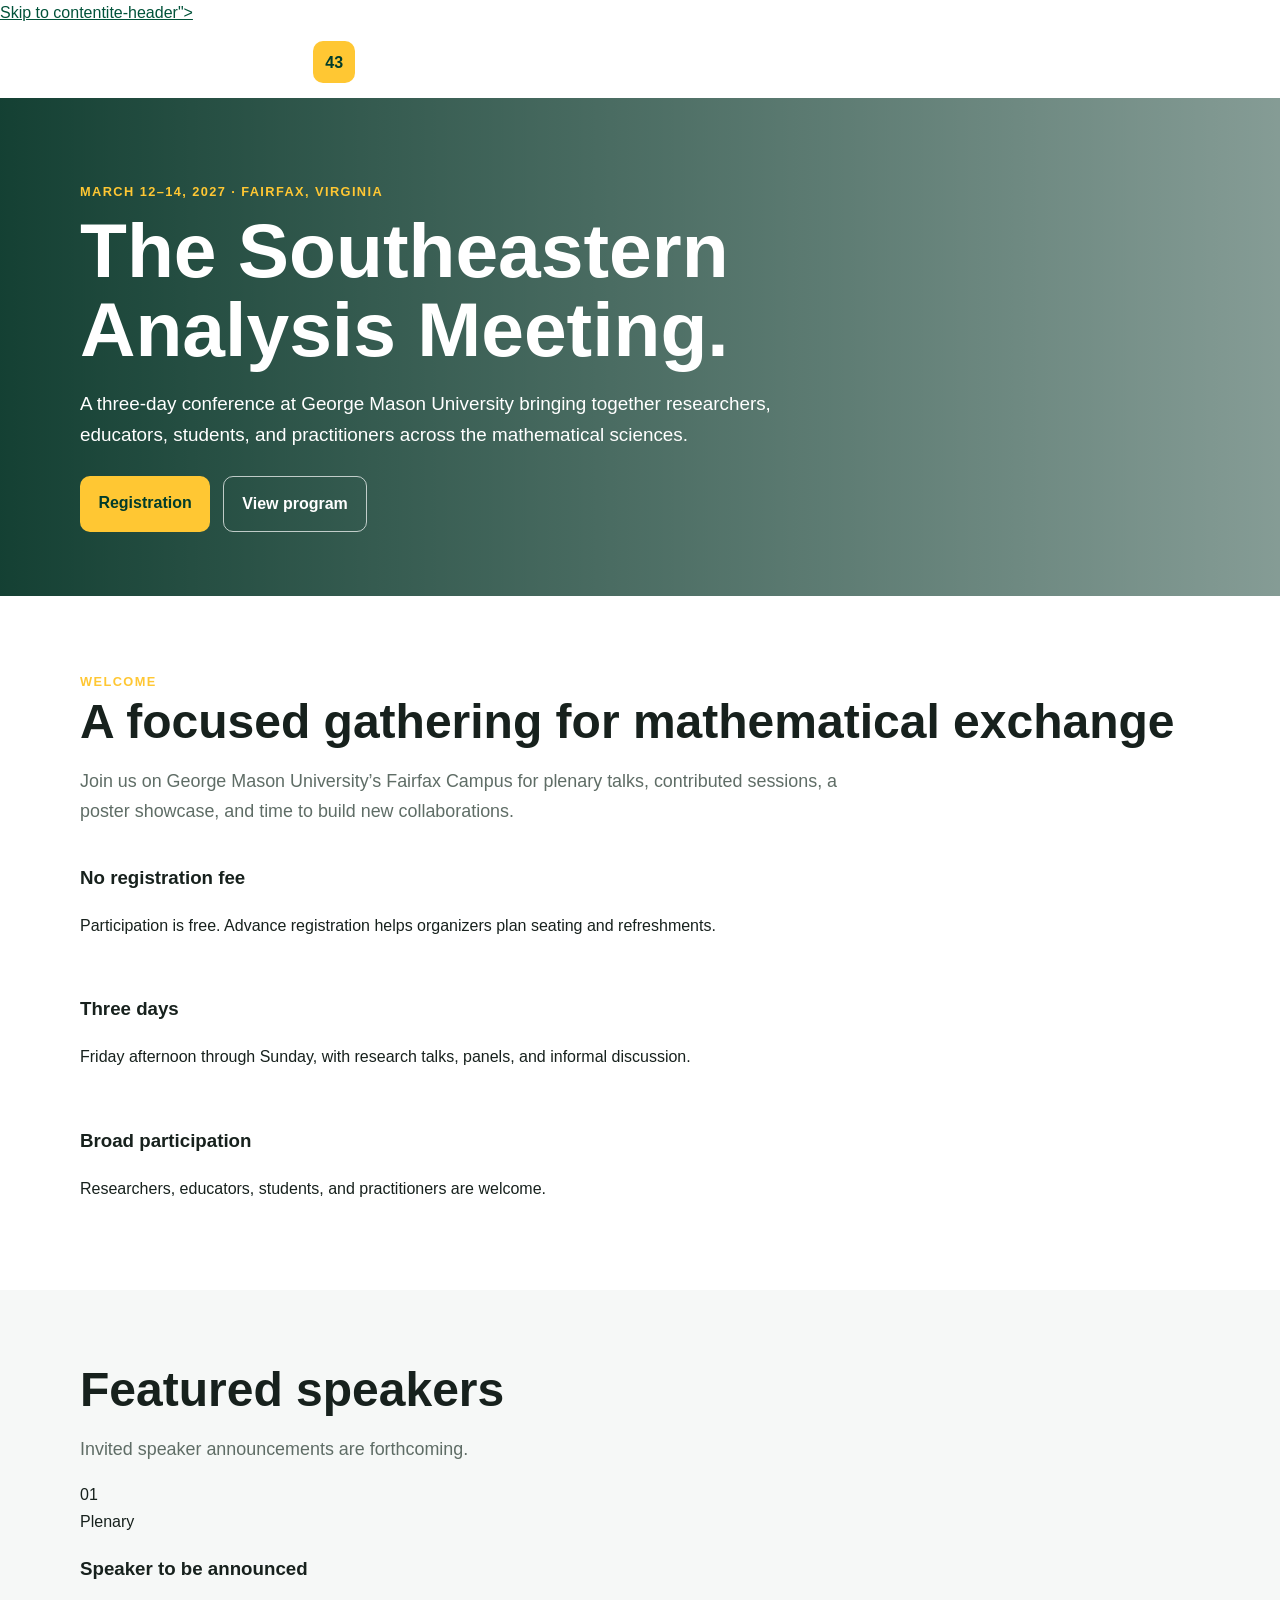
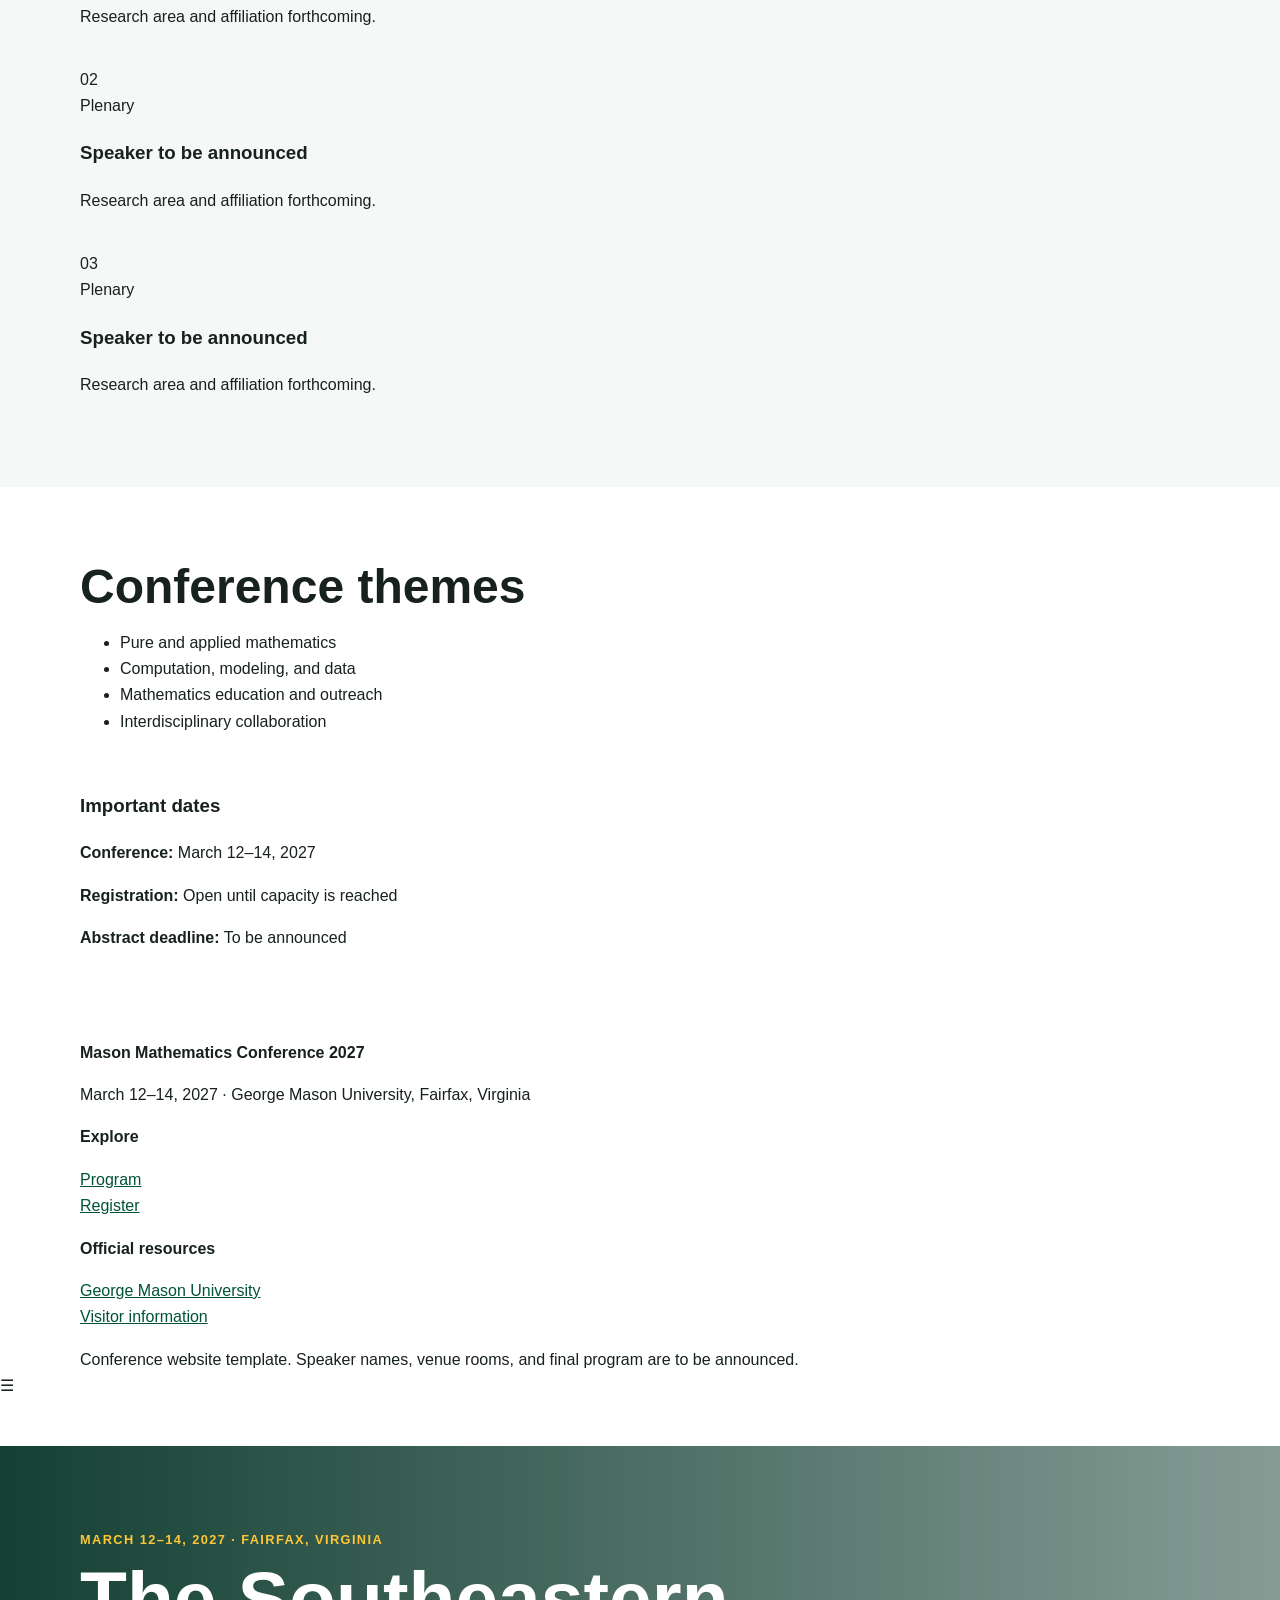
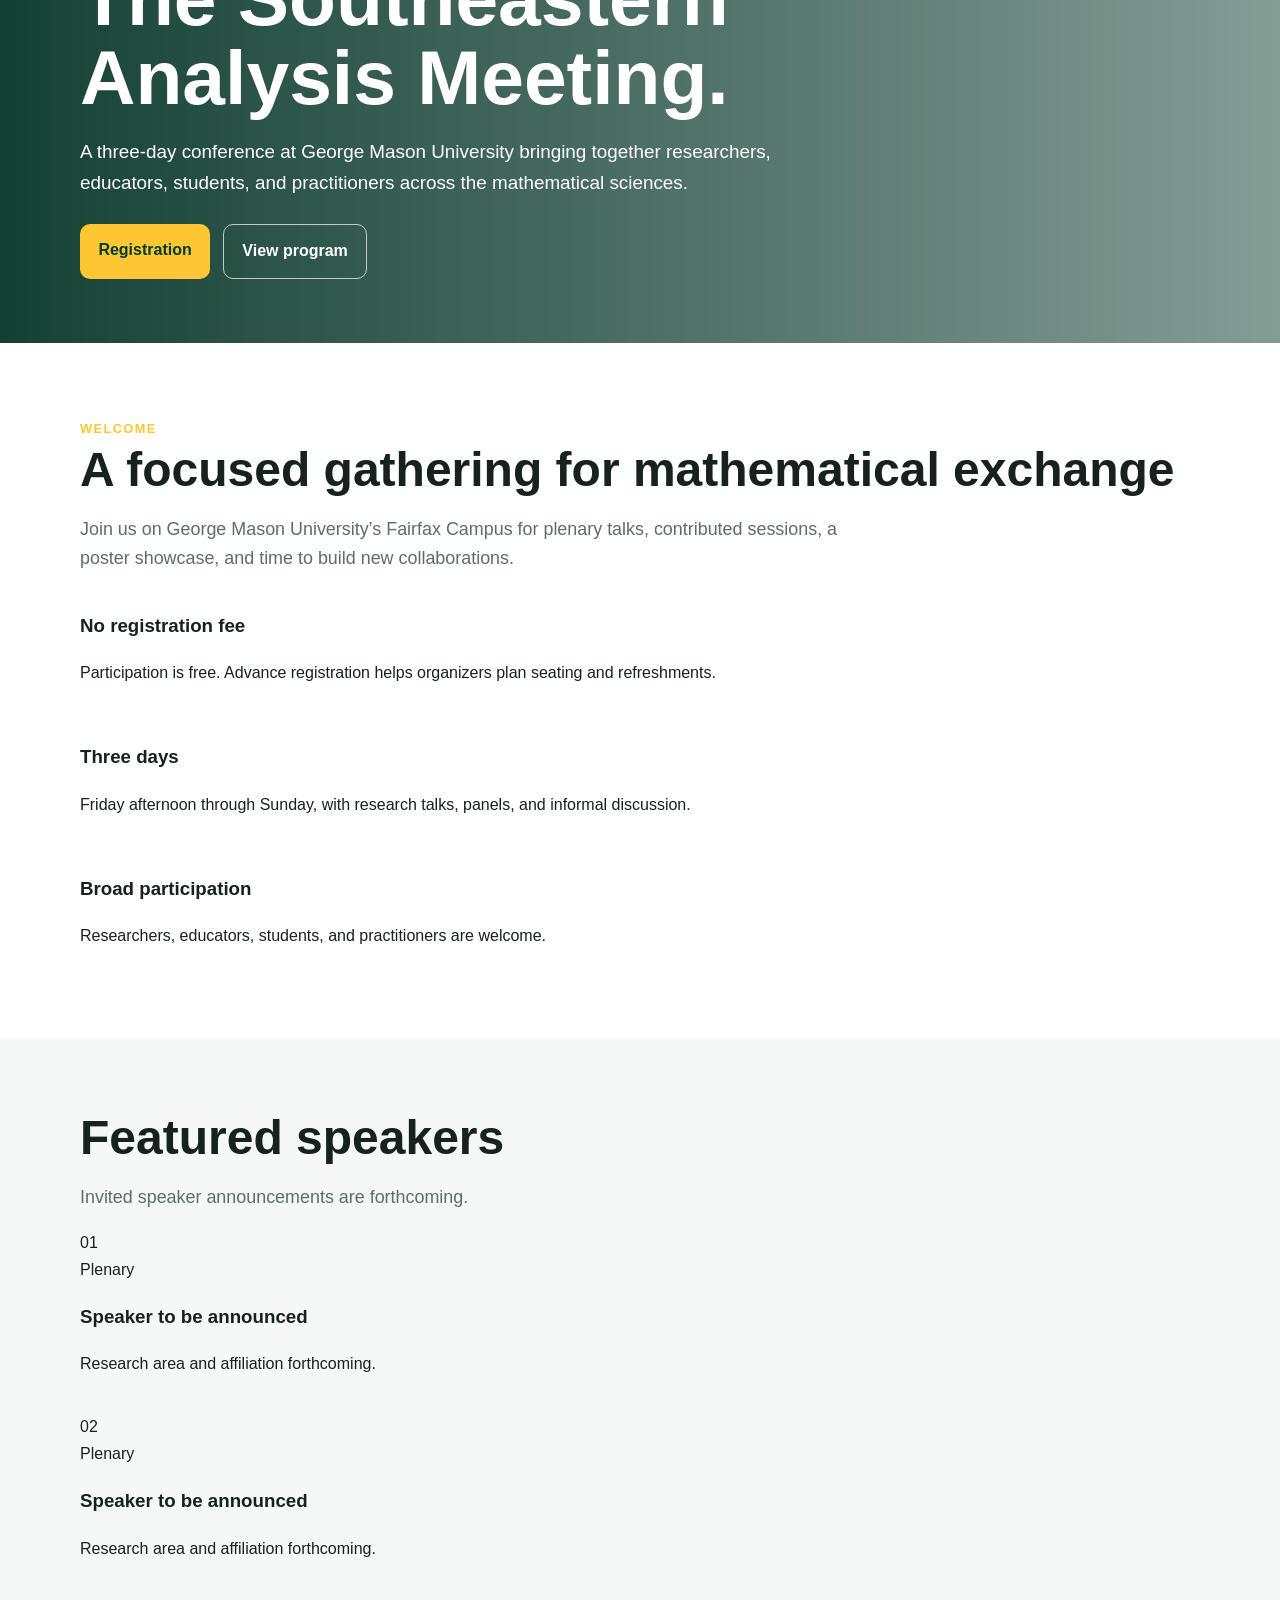
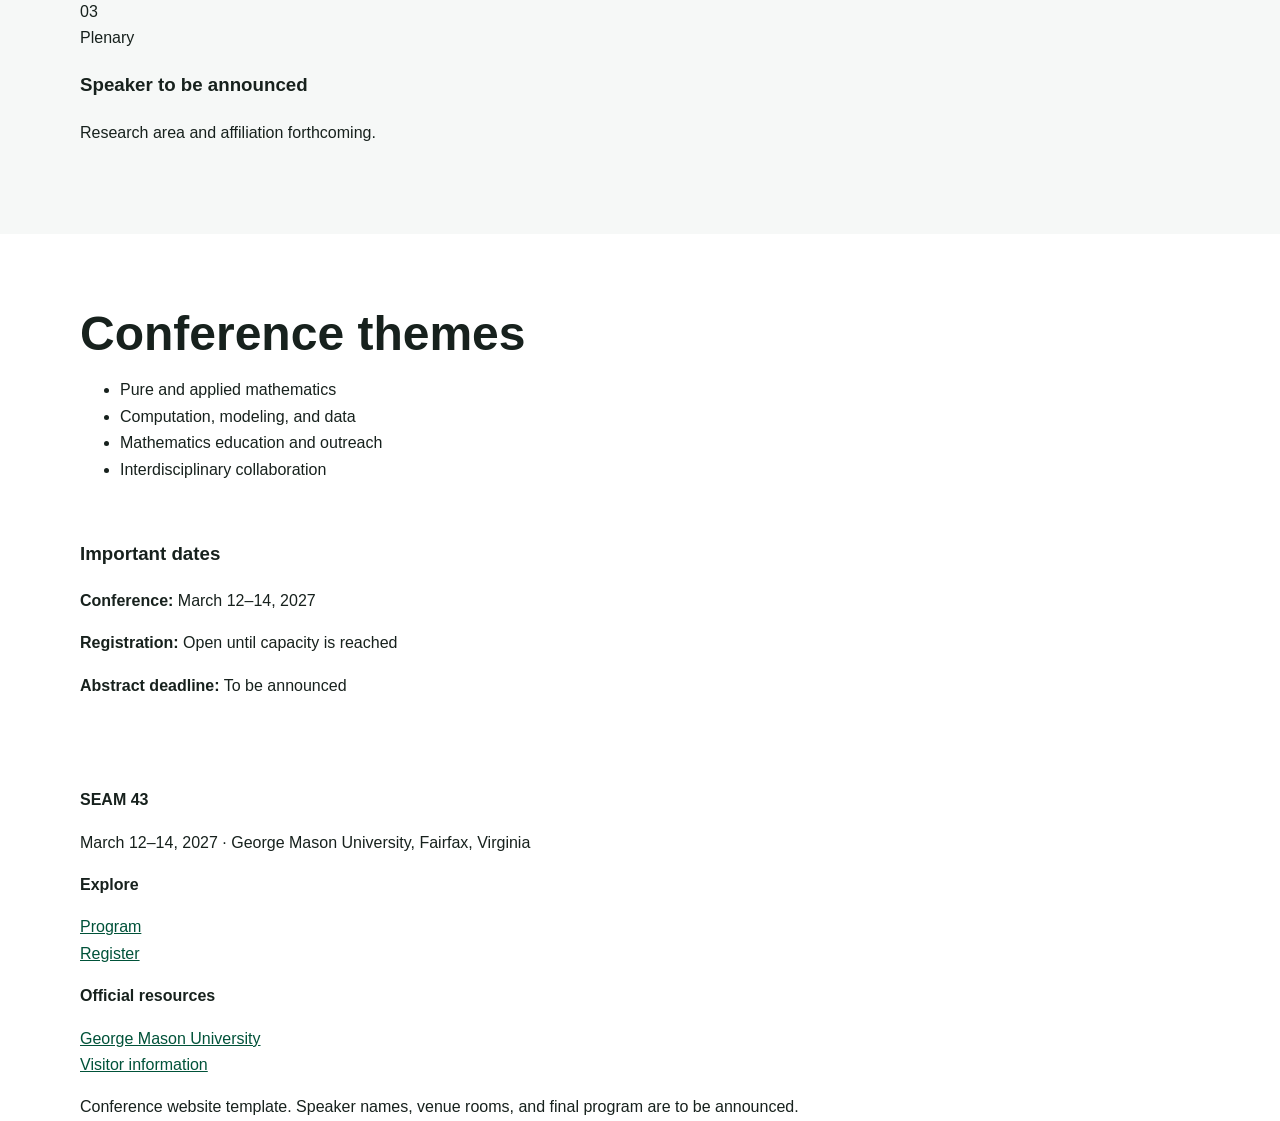
==== index.html @ 7d0e7ade "Update index.html" ====
<!doctype html>
<html lang="en">
<head>
  <meta charset="utf-8">
  <meta
    name="viewport"
    content="width=device-width,initial-scale=1"
  >
  <meta
    name="description"
    content="Home for SEAM 43"
  >
  <title>Home | SEAM 43</title>
  <link rel="stylesheet" href="styles.css">
</head>

<body>
  <a class="skip" href="#main">Skip to contentite-header">
    <div class="container nav">
      <a
        class="brand"
        href="index.html"
        aria-current="page"
      >
        <span class="brand-mark">43</span>
        <span>
          SEAM<br>
          March 12-14, 2027
        </span>
      </a>

      <button
        class="menu-button"
        aria-label="Toggle navigation"
        aria-expanded="false"
      >
        ☰
      </button>

      <nav class="nav-links" aria-label="Primary">
        <a href="index.html" aria-current="page">Home</a>
        <a href="registration.html">Registration</a>
        <a href="participants.html">Participants</a>
        <a href="schedule.html">Schedule</a>
        <a href="information.html">Information</a>
      </nav>
    </div>
  </header>

  <section class="hero ">
    <div class="container hero-inner">
      <span class="eyebrow">
        March 12–14, 2027 · Fairfax, Virginia
      </span>

      <h1>The Southeastern Analysis Meeting.</h1>

      <p>
        A three-day conference at George Mason University bringing together
        researchers, educators, students, and practitioners across the
        mathematical sciences.
      </p>

      <div class="button-row">
        <a class="btn" href="registration.html">Registration</a>
        <a class="btn secondary" href="schedule.html">View program</a>
      </div>
    </div>
  </section>

  <main id="main">
    <section>
      <div class="container">
        <span class="eyebrow">Welcome</span>

        <h2 class="section-title">
          A focused gathering for mathematical exchange
        </h2>

        <p class="lead">
          Join us on George Mason University’s Fairfax Campus for plenary
          talks, contributed sessions, a poster showcase, and time to build
          new collaborations.
        </p>

        <div class="grid three">
          <article class="card stat">
            <h3>No registration fee</h3>
            <p>
              Participation is free. Advance registration helps organizers
              plan seating and refreshments.
            </p>
          </article>

          <article class="card stat">
            <h3>Three days</h3>
            <p>
              Friday afternoon through Sunday, with research talks, panels,
              and informal discussion.
            </p>
          </article>

          <article class="card stat">
            <h3>Broad participation</h3>
            <p>
              Researchers, educators, students, and practitioners are welcome.
            </p>
          </article>
        </div>
      </div>
    </section>

    <section class="section-alt">
      <div class="container">
        <h2 class="section-title">Featured speakers</h2>

        <p class="lead">
          Invited speaker announcements are forthcoming.
        </p>

        <div class="grid three">
          <article class="card speaker">
            <div class="speaker-photo">01</div>

            <div class="speaker-body">
              <span class="tag">Plenary</span>
              <h3>Speaker to be announced</h3>
              <p>Research area and affiliation forthcoming.</p>
            </div>
          </article>

          <article class="card speaker">
            <div class="speaker-photo">02</div>

            <div class="speaker-body">
              <span class="tag">Plenary</span>
              <h3>Speaker to be announced</h3>
              <p>Research area and affiliation forthcoming.</p>
            </div>
          </article>

          <article class="card speaker">
            <div class="speaker-photo">03</div>

            <div class="speaker-body">
              <span class="tag">Plenary</span>
              <h3>Speaker to be announced</h3>
              <p>Research area and affiliation forthcoming.</p>
            </div>
          </article>
        </div>
      </div>
    </section>

    <section>
      <div class="container grid two">
        <div>
          <h2 class="section-title">Conference themes</h2>

          <ul>
            <li>Pure and applied mathematics</li>
            <li>Computation, modeling, and data</li>
            <li>Mathematics education and outreach</li>
            <li>Interdisciplinary collaboration</li>
          </ul>
        </div>

        <div class="card">
          <h3>Important dates</h3>

          <p>
            <strong>Conference:</strong> March 12–14, 2027
          </p>

          <p>
            <strong>Registration:</strong> Open until capacity is reached
          </p>

          <p>
            <strong>Abstract deadline:</strong> To be announced
          </p>
        </div>
      </div>
    </section>
  </main>

  <footer class="footer">
    <div class="container footer-grid">
      <div>
        <strong>Mason Mathematics Conference 2027</strong>

        <p class="fine">
          March 12–14, 2027 · George Mason University, Fairfax, Virginia
        </p>
      </div>

      <div>
        <strong>Explore</strong>

        <p>
          <a href="schedule.html">Program</a><br>
          <a href="registration.html">Register</a>
        </p>
      </div>

      <div>
        <strong>Official resources</strong>

        <p>
          <a href="https://www.gmu.edu/">George Mason University</a><br>
          <a href="https://www3.gmu.edu/resources/visitors/">
            Visitor information
          </a>
        </p>
      </div>
    </div>

    <div class="container fine">
      Conference website template. Speaker names, venue rooms, and final
      program are to be announced.
    </div>
  </footer>

  <script src="site.js"></script>
</body>
</html>        ☰
      </button>

      <nav class="nav-links" aria-label="Primary">
        <a href="index.html" aria-current="page">Home</a>
        <a href="registration.html">Registration</a>
        <a href="participants.html">Participants</a>
        <a href="schedule.html">Schedule</a>
        <a href="information.html">Information</a>
      </nav>
    </div>
  </header>

  <section class="hero ">
    <div class="container hero-inner">
      <span class="eyebrow">
        March 12–14, 2027 · Fairfax, Virginia
      </span>

      <h1>The Southeastern Analysis Meeting.</h1>

      <p>
        A three-day conference at George Mason University bringing together
        researchers, educators, students, and practitioners across the
        mathematical sciences.
      </p>

      <div class="button-row">
        <a class="btn" href="registration.html">Registration</a>
        <a class="btn secondary" href="schedule.html">View program</a>
      </div>
    </div>
  </section>

  <main id="main">
    <section>
      <div class="container">
        <span class="eyebrow">Welcome</span>

        <h2 class="section-title">
          A focused gathering for mathematical exchange
        </h2>

        <p class="lead">
          Join us on George Mason University’s Fairfax Campus for plenary
          talks, contributed sessions, a poster showcase, and time to build
          new collaborations.
        </p>

        <div class="grid three">
          <article class="card stat">
            <h3>No registration fee</h3>
            <p>
              Participation is free. Advance registration helps organizers
              plan seating and refreshments.
            </p>
          </article>

          <article class="card stat">
            <h3>Three days</h3>
            <p>
              Friday afternoon through Sunday, with research talks, panels,
              and informal discussion.
            </p>
          </article>

          <article class="card stat">
            <h3>Broad participation</h3>
            <p>
              Researchers, educators, students, and practitioners are welcome.
            </p>
          </article>
        </div>
      </div>
    </section>

    <section class="section-alt">
      <div class="container">
        <h2 class="section-title">Featured speakers</h2>

        <p class="lead">
          Invited speaker announcements are forthcoming.
        </p>

        <div class="grid three">
          <article class="card speaker">
            <div class="speaker-photo">01</div>

            <div class="speaker-body">
              <span class="tag">Plenary</span>
              <h3>Speaker to be announced</h3>
              <p>Research area and affiliation forthcoming.</p>
            </div>
          </article>

          <article class="card speaker">
            <div class="speaker-photo">02</div>

            <div class="speaker-body">
              <span class="tag">Plenary</span>
              <h3>Speaker to be announced</h3>
              <p>Research area and affiliation forthcoming.</p>
            </div>
          </article>

          <article class="card speaker">
            <div class="speaker-photo">03</div>

            <div class="speaker-body">
              <span class="tag">Plenary</span>
              <h3>Speaker to be announced</h3>
              <p>Research area and affiliation forthcoming.</p>
            </div>
          </article>
        </div>
      </div>
    </section>

    <section>
      <div class="container grid two">
        <div>
          <h2 class="section-title">Conference themes</h2>

          <ul>
            <li>Pure and applied mathematics</li>
            <li>Computation, modeling, and data</li>
            <li>Mathematics education and outreach</li>
            <li>Interdisciplinary collaboration</li>
          </ul>
        </div>

        <div class="card">
          <h3>Important dates</h3>

          <p>
            <strong>Conference:</strong> March 12–14, 2027
          </p>

          <p>
            <strong>Registration:</strong> Open until capacity is reached
          </p>

          <p>
            <strong>Abstract deadline:</strong> To be announced
          </p>
        </div>
      </div>
    </section>
  </main>

  <footer class="footer">
    <div class="container footer-grid">
      <div>
        <strong>SEAM 43</strong>

        <p class="fine">
          March 12–14, 2027 · George Mason University, Fairfax, Virginia
        </p>
      </div>

      <div>
        <strong>Explore</strong>

        <p>
          <a href="schedule.html">Program</a><br>
          <a href="registration.html">Register</a>
        </p>
      </div>

      <div>
        <strong>Official resources</strong>

        <p>
          <a href="https://www.gmu.edu/">George Mason University</a><br>
          <a href="https://www3.gmu.edu/resources/visitors/">
            Visitor information
          </a>
        </p>
      </div>
    </div>

    <div class="container fine">
      Conference website template. Speaker names, venue rooms, and final
      program are to be announced.
    </div>
  </footer>

  <script src="site.js"></script>
</body>
</html>
---- styles.css ----
:root {
  --green: #005239;
  --green2: #003c2b;
  --gold: #ffc733;
  --ink: #17211d;
  --muted: #5f6d66;
  --paper: #f6f8f7;
  --white: #fff;
  --line: #dbe3df;
  --shadow: 0 14px 36px rgba(0,35,24,.12);
  --radius: 18px;
}

* {
  box-sizing: border-box;
}

html {
  scroll-behavior: smooth;
}

body {
  margin: 0;
  font-family: "Open Sans",Arial,sans-serif;
  color: var(--ink);
  line-height: 1.65;
  background: var(--white);
}

a {
  color: var(--green);
}

img {
  max-width: 100%;
  display: block;
}

.container {
  width: min(1120px,calc(100% - 2rem));
  margin: auto;
}

.site-header {
  position: sticky;
  top: 0;
  z-index: 50;
  background: rgba(0,60,43,.97);
  box-shadow: 0 4px 20px rgba(0,0,0,.14);
}

.nav {
  min-height: 72px;
  display: flex;
  align-items: center;
  justify-content: space-between;
  gap: 1rem;
}

.brand {
  display: flex;
  align-items: center;
  gap: .75rem;
  color: white;
  text-decoration: none;
  font-weight: 800;
  line-height: 1.1;
}

.brand-mark {
  width: 42px;
  height: 42px;
  display: grid;
  place-items: center;
  background: var(--gold);
  color: var(--green2);
  font-weight: 900;
  border-radius: 10px;
}

.nav-links {
  display: flex;
  gap: .2rem;
  align-items: center;
}

.nav-links a {
  color: white;
  text-decoration: none;
  padding: .7rem .75rem;
  border-radius: 8px;
  font-size: .92rem;
}

.nav-links a:hover,
.nav-links a[aria-current="page"] {
  background: rgba(255,255,255,.14);
}

.menu-button {
  display: none;
  background: transparent;
  border: 1px solid rgba(255,255,255,.5);
  color: #fff;
  border-radius: 8px;
  padding: .45rem .7rem;
  font-size: 1.2rem;
}

.hero {
  min-height: 430px;
  display: grid;
  align-items: end;
  color: white;
  background:
    linear-gradient(
      90deg,
      rgba(0,48,34,.92),
      rgba(0,48,34,.48)
    ),
    url('https://www.gmu.edu/sites/default/files/styles/extra_large_content_image/public/2024-05/240425015.jpg') center/cover;
}

.hero.small {
  min-height: 310px;
}

.hero-inner {
  padding: 5rem 0 4rem;
}

.eyebrow {
  display: inline-block;
  color: var(--gold);
  font-weight: 800;
  text-transform: uppercase;
  letter-spacing: .11em;
  font-size: .8rem;
}

.hero h1 {
  font-size: clamp(2.4rem,6vw,5rem);
  max-width: 900px;
  line-height: 1.03;
  margin: .4rem 0 1rem;
}

.hero.small h1 {
  font-size: clamp(2.3rem,5vw,4rem);
}

.hero p {
  font-size: 1.18rem;
  max-width: 760px;
}

.button-row {
  display: flex;
  gap: .8rem;
  flex-wrap: wrap;
  margin-top: 1.6rem;
}

.btn {
  display: inline-block;
  padding: .85rem 1.15rem;
  border-radius: 10px;
  text-decoration: none;
  font-weight: 800;
  background: var(--gold);
  color: var(--green2);
}

.btn.secondary {
  background: transparent;
  color: #fff;
  border: 1px solid rgba(255,255,255,.7);
}

main section {
  padding: 4.5rem 0;
}

.section-alt {
  background: var(--paper);
}

.section-title {
  font-size: clamp(1.8rem,4vw,3rem);
  line-height: 1.15;
  margin: 0 0 .7rem;
}

.lead {
  font-size: 1.12rem;
  color: var(--muted);
  max-width: 780px;
}

.grid {
  display: grid;
  gap: 1.3rem;
}

.grid.three
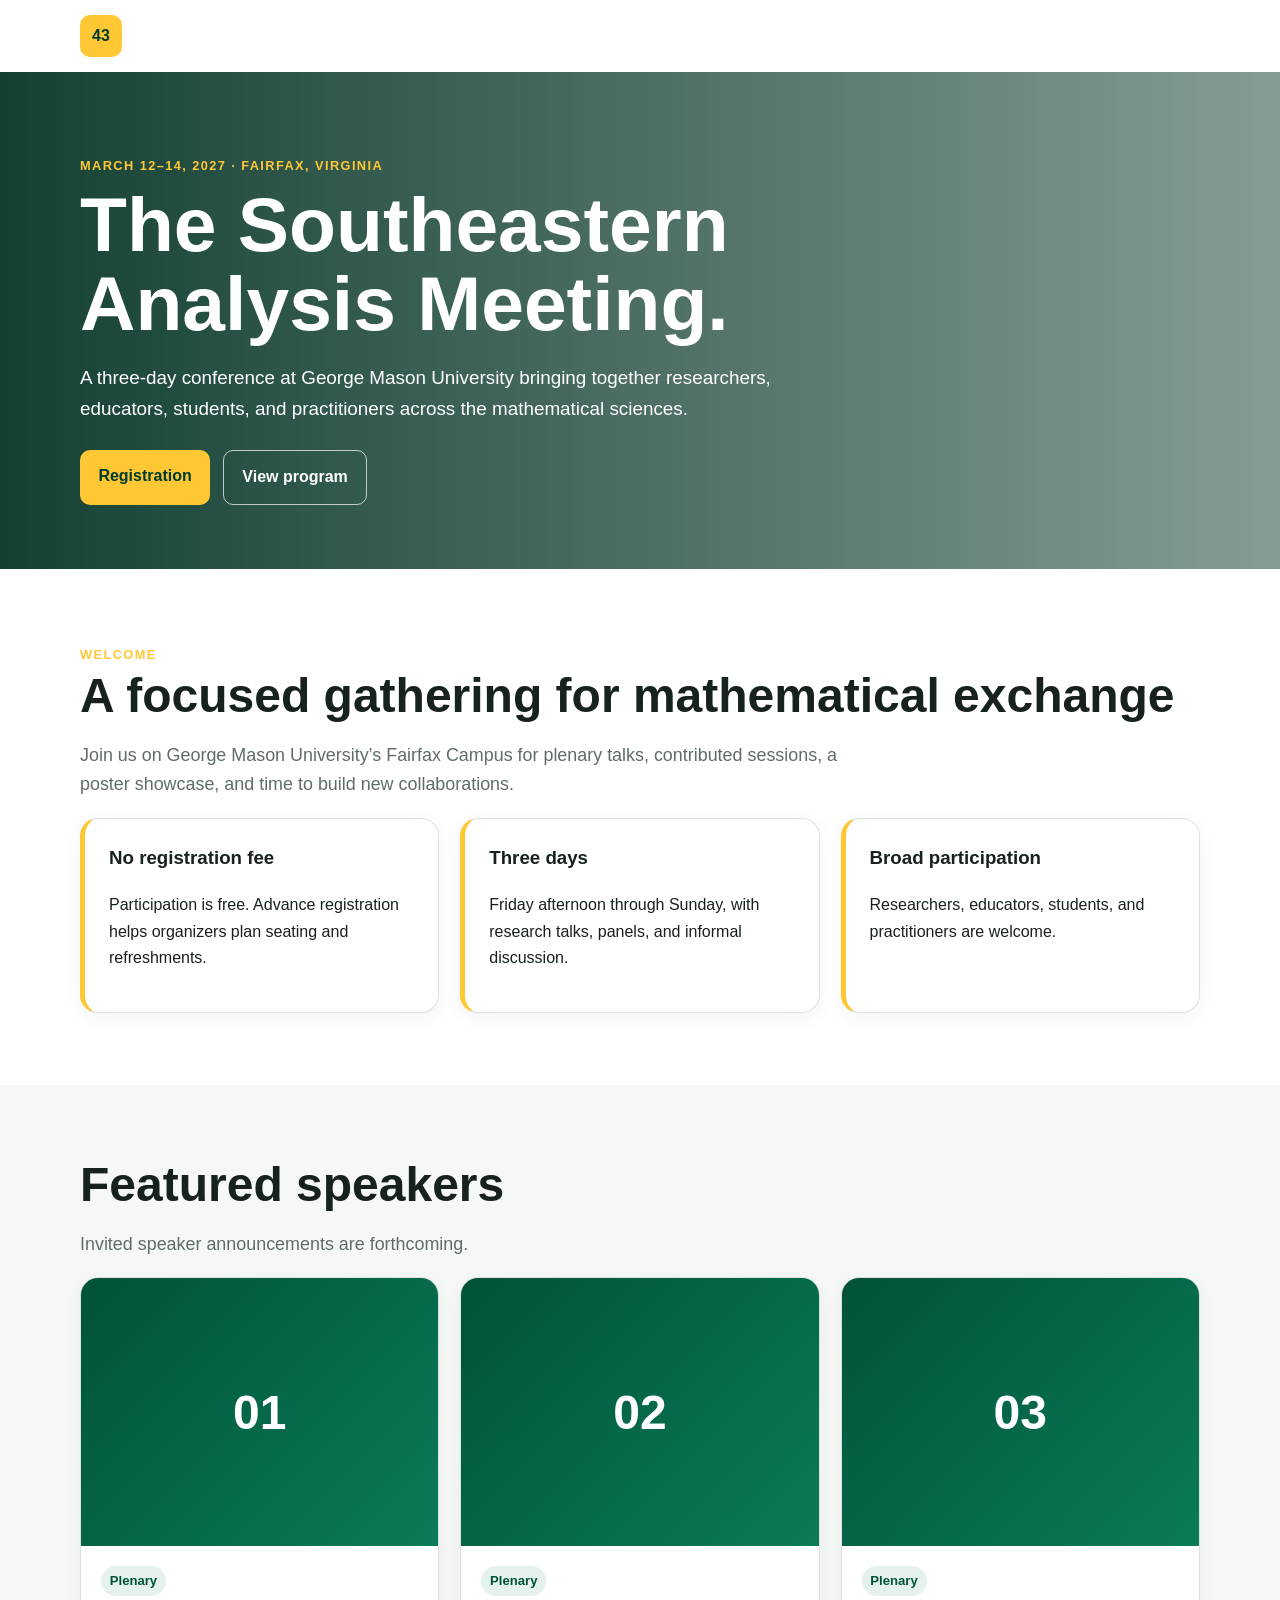
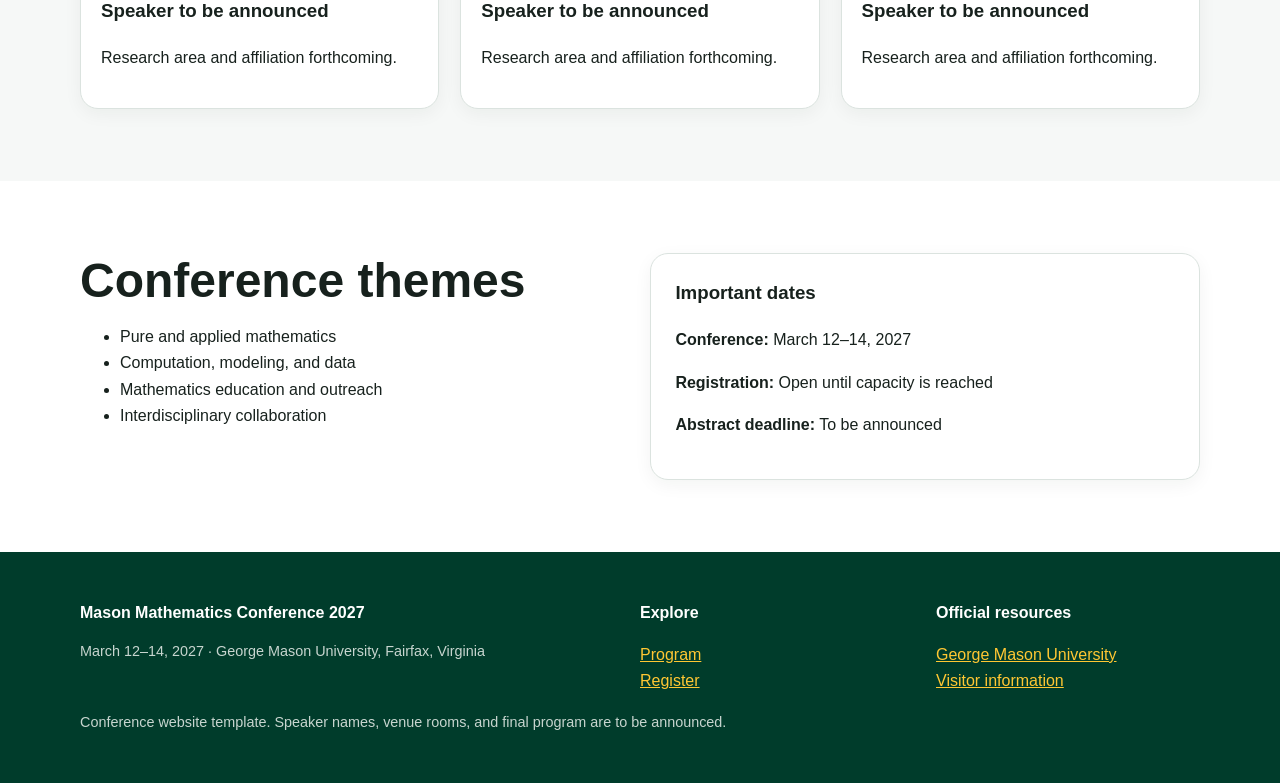
==== commit f43958bf: "Update index.html" ====
--- a/index.html
+++ b/index.html
@@ -223,193 +223,4 @@
 
   <script src="site.js"></script>
 </body>
-</html>        ☰
-      </button>
-
-      <nav class="nav-links" aria-label="Primary">
-        <a href="index.html" aria-current="page">Home</a>
-        <a href="registration.html">Registration</a>
-        <a href="participants.html">Participants</a>
-        <a href="schedule.html">Schedule</a>
-        <a href="information.html">Information</a>
-      </nav>
-    </div>
-  </header>
-
-  <section class="hero ">
-    <div class="container hero-inner">
-      <span class="eyebrow">
-        March 12–14, 2027 · Fairfax, Virginia
-      </span>
-
-      <h1>The Southeastern Analysis Meeting.</h1>
-
-      <p>
-        A three-day conference at George Mason University bringing together
-        researchers, educators, students, and practitioners across the
-        mathematical sciences.
-      </p>
-
-      <div class="button-row">
-        <a class="btn" href="registration.html">Registration</a>
-        <a class="btn secondary" href="schedule.html">View program</a>
-      </div>
-    </div>
-  </section>
-
-  <main id="main">
-    <section>
-      <div class="container">
-        <span class="eyebrow">Welcome</span>
-
-        <h2 class="section-title">
-          A focused gathering for mathematical exchange
-        </h2>
-
-        <p class="lead">
-          Join us on George Mason University’s Fairfax Campus for plenary
-          talks, contributed sessions, a poster showcase, and time to build
-          new collaborations.
-        </p>
-
-        <div class="grid three">
-          <article class="card stat">
-            <h3>No registration fee</h3>
-            <p>
-              Participation is free. Advance registration helps organizers
-              plan seating and refreshments.
-            </p>
-          </article>
-
-          <article class="card stat">
-            <h3>Three days</h3>
-            <p>
-              Friday afternoon through Sunday, with research talks, panels,
-              and informal discussion.
-            </p>
-          </article>
-
-          <article class="card stat">
-            <h3>Broad participation</h3>
-            <p>
-              Researchers, educators, students, and practitioners are welcome.
-            </p>
-          </article>
-        </div>
-      </div>
-    </section>
-
-    <section class="section-alt">
-      <div class="container">
-        <h2 class="section-title">Featured speakers</h2>
-
-        <p class="lead">
-          Invited speaker announcements are forthcoming.
-        </p>
-
-        <div class="grid three">
-          <article class="card speaker">
-            <div class="speaker-photo">01</div>
-
-            <div class="speaker-body">
-              <span class="tag">Plenary</span>
-              <h3>Speaker to be announced</h3>
-              <p>Research area and affiliation forthcoming.</p>
-            </div>
-          </article>
-
-          <article class="card speaker">
-            <div class="speaker-photo">02</div>
-
-            <div class="speaker-body">
-              <span class="tag">Plenary</span>
-              <h3>Speaker to be announced</h3>
-              <p>Research area and affiliation forthcoming.</p>
-            </div>
-          </article>
-
-          <article class="card speaker">
-            <div class="speaker-photo">03</div>
-
-            <div class="speaker-body">
-              <span class="tag">Plenary</span>
-              <h3>Speaker to be announced</h3>
-              <p>Research area and affiliation forthcoming.</p>
-            </div>
-          </article>
-        </div>
-      </div>
-    </section>
-
-    <section>
-      <div class="container grid two">
-        <div>
-          <h2 class="section-title">Conference themes</h2>
-
-          <ul>
-            <li>Pure and applied mathematics</li>
-            <li>Computation, modeling, and data</li>
-            <li>Mathematics education and outreach</li>
-            <li>Interdisciplinary collaboration</li>
-          </ul>
-        </div>
-
-        <div class="card">
-          <h3>Important dates</h3>
-
-          <p>
-            <strong>Conference:</strong> March 12–14, 2027
-          </p>
-
-          <p>
-            <strong>Registration:</strong> Open until capacity is reached
-          </p>
-
-          <p>
-            <strong>Abstract deadline:</strong> To be announced
-          </p>
-        </div>
-      </div>
-    </section>
-  </main>
-
-  <footer class="footer">
-    <div class="container footer-grid">
-      <div>
-        <strong>SEAM 43</strong>
-
-        <p class="fine">
-          March 12–14, 2027 · George Mason University, Fairfax, Virginia
-        </p>
-      </div>
-
-      <div>
-        <strong>Explore</strong>
-
-        <p>
-          <a href="schedule.html">Program</a><br>
-          <a href="registration.html">Register</a>
-        </p>
-      </div>
-
-      <div>
-        <strong>Official resources</strong>
-
-        <p>
-          <a href="https://www.gmu.edu/">George Mason University</a><br>
-          <a href="https://www3.gmu.edu/resources/visitors/">
-            Visitor information
-          </a>
-        </p>
-      </div>
-    </div>
-
-    <div class="container fine">
-      Conference website template. Speaker names, venue rooms, and final
-      program are to be announced.
-    </div>
-  </footer>
-
-  <script src="site.js"></script>
-</body>
 </html>
--- a/styles.css
+++ b/styles.css
@@ -202,4 +202,335 @@
   gap: 1.3rem;
 }
 
+.grid.three {
+  grid-template-columns: repeat(3,1fr);
+}
+
+.grid.two {
+  grid-template-columns: repeat(2,1fr);
+}
+
+.card {
+  background: white;
+  border: 1px solid var(--line);
+  border-radius: var(--radius);
+  padding: 1.5rem;
+  box-shadow: 0 5px 18px rgba(0,35,24,.05);
+}
+
+.card h3 {
+  margin-top: 0;
+}
+
+.stat {
+  border-left: 5px solid var(--gold);
+}
+
+.speaker {
+  padding: 0;
+  overflow: hidden;
+}
+
+.speaker-photo {
+  aspect-ratio: 4/3;
+  background: linear-gradient(135deg,var(--green),#0b7b59);
+  display: grid;
+  place-items: center;
+  color: white;
+  font-size: 3rem;
+  font-weight: 900;
+}
+
+.speaker-body {
+  padding: 1.25rem;
+}
+
+.notice {
+  background: #fff7d6;
+  border-left: 5px solid var(--gold);
+  padding: 1rem 1.2rem;
+  border-radius: 8px;
+}
+
+.schedule-day {
+  margin: 2rem 0;
+}
+
+.schedule-item {
+  display: grid;
+  grid-template-columns: 150px 1fr;
+  gap: 1rem;
+  padding: 1rem 0;
+  border-bottom: 1px solid var(--line);
+}
+
+.time {
+  font-weight: 800;
+  color: var(--green);
+}
+
+table {
+  width: 100%;
+  border-collapse: collapse;
+  background: white;
+  border-radius: 12px;
+  overflow: hidden;
+}
+
+th,
+td {
+  text-align: left;
+  padding: 1rem;
+  border-bottom: 1px solid var(--line);
+}
+
+th {
+  background: var(--green);
+  color: white;
+}
+
+.form-grid {
+  display: grid;
+  grid-template-columns: 1fr 1fr;
+  gap: 1rem;
+}
+
+label {
+  font-weight: 700;
+  display: block;
+}
+
+input,
+select,
+textarea {
+  width: 100%;
+  padding: .8rem;
+  border: 1px solid #aebbb5;
+  border-radius: 8px;
+  font: inherit;
+}
+
+textarea {
+  min-height: 130px;
+}
+
+.full {
+  grid-column: 1/-1;
+}
+
+details {
+  border-bottom: 1px solid var(--line);
+  padding: 1rem 0;
+}
+
+summary {
+  font-weight: 800;
+  cursor: pointer;
+}
+
+.footer {
+  background: var(--green2);
+  color: white;
+  padding: 3rem 0;
+}
+
+.footer a {
+  color: var(--gold);
+}
+
+.footer-grid {
+  display: grid;
+  grid-template-columns: 2fr 1fr 1fr;
+  gap: 2rem;
+}
+
+.fine {
+  color: #c7d5cf;
+  font-size: .9rem;
+}
+
+.tag {
+  display: inline-block;
+  background: #e5f1ec;
+  color: var(--green);
+  padding: .25rem .55rem;
+  border-radius: 99px;
+  font-size: .82rem;
+  font-weight: 800;
+}
+
+.skip {
+  position: absolute;
+  left: -999px;
+}
+
+.skip:focus {
+  left: 1rem;
+  top: 1rem;
+  background: white;
+  padding: .6rem;
+  z-index: 99;
+}
+
+@media(max-width:800px) {
+  .menu-button {
+    display: block;
+  }
+
+  .nav-links {
+    display: none;
+    position: absolute;
+    top: 72px;
+    left: 0;
+    right: 0;
+    background: var(--green2);
+    padding: 1rem;
+    flex-direction: column;
+    align-items: stretch;
+  }
+
+  .nav-links.open {
+    display: flex;
+  }
+
+  .grid.three,
+  .grid.two,
+  .footer-grid,
+  .form-grid {
+    grid-template-columns: 1fr;
+  }
+
+  .schedule-item {
+    grid-template-columns: 1fr;
+    gap: .1rem;
+  }
+
+  .hero {
+    min-height: 390px;
+  }
+
+  .hero-inner {
+    padding: 4rem 0 3rem;
+  }
+}  align-items: center;
+}
+
+.nav-links a {
+  color: white;
+  text-decoration: none;
+  padding: .7rem .75rem;
+  border-radius: 8px;
+  font-size: .92rem;
+}
+
+.nav-links a:hover,
+.nav-links a[aria-current="page"] {
+  background: rgba(255,255,255,.14);
+}
+
+.menu-button {
+  display: none;
+  background: transparent;
+  border: 1px solid rgba(255,255,255,.5);
+  color: #fff;
+  border-radius: 8px;
+  padding: .45rem .7rem;
+  font-size: 1.2rem;
+}
+
+.hero {
+  min-height: 430px;
+  display: grid;
+  align-items: end;
+  color: white;
+  background:
+    linear-gradient(
+      90deg,
+      rgba(0,48,34,.92),
+      rgba(0,48,34,.48)
+    ),
+    url('https://www.gmu.edu/sites/default/files/styles/extra_large_content_image/public/2024-05/240425015.jpg') center/cover;
+}
+
+.hero.small {
+  min-height: 310px;
+}
+
+.hero-inner {
+  padding: 5rem 0 4rem;
+}
+
+.eyebrow {
+  display: inline-block;
+  color: var(--gold);
+  font-weight: 800;
+  text-transform: uppercase;
+  letter-spacing: .11em;
+  font-size: .8rem;
+}
+
+.hero h1 {
+  font-size: clamp(2.4rem,6vw,5rem);
+  max-width: 900px;
+  line-height: 1.03;
+  margin: .4rem 0 1rem;
+}
+
+.hero.small h1 {
+  font-size: clamp(2.3rem,5vw,4rem);
+}
+
+.hero p {
+  font-size: 1.18rem;
+  max-width: 760px;
+}
+
+.button-row {
+  display: flex;
+  gap: .8rem;
+  flex-wrap: wrap;
+  margin-top: 1.6rem;
+}
+
+.btn {
+  display: inline-block;
+  padding: .85rem 1.15rem;
+  border-radius: 10px;
+  text-decoration: none;
+  font-weight: 800;
+  background: var(--gold);
+  color: var(--green2);
+}
+
+.btn.secondary {
+  background: transparent;
+  color: #fff;
+  border: 1px solid rgba(255,255,255,.7);
+}
+
+main section {
+  padding: 4.5rem 0;
+}
+
+.section-alt {
+  background: var(--paper);
+}
+
+.section-title {
+  font-size: clamp(1.8rem,4vw,3rem);
+  line-height: 1.15;
+  margin: 0 0 .7rem;
+}
+
+.lead {
+  font-size: 1.12rem;
+  color: var(--muted);
+  max-width: 780px;
+}
+
+.grid {
+  display: grid;
+  gap: 1.3rem;
+}
+
 .grid.three
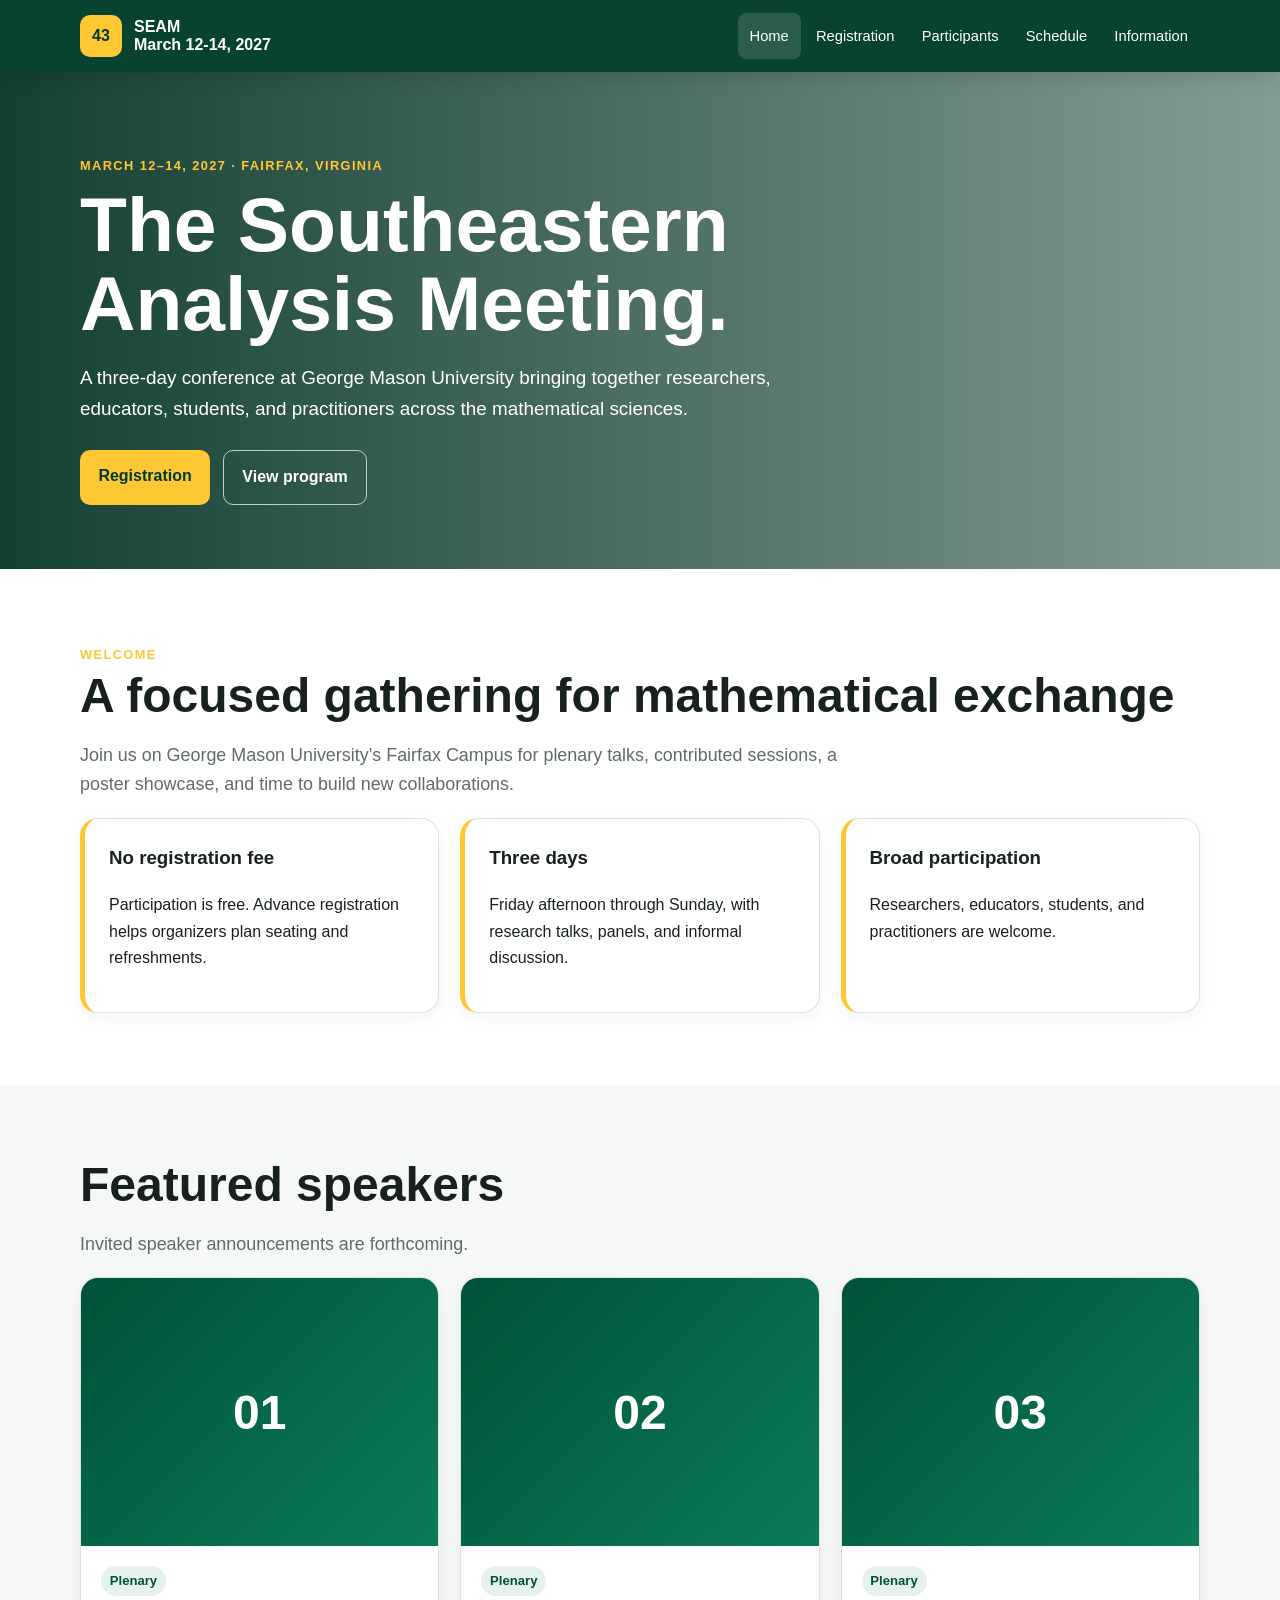
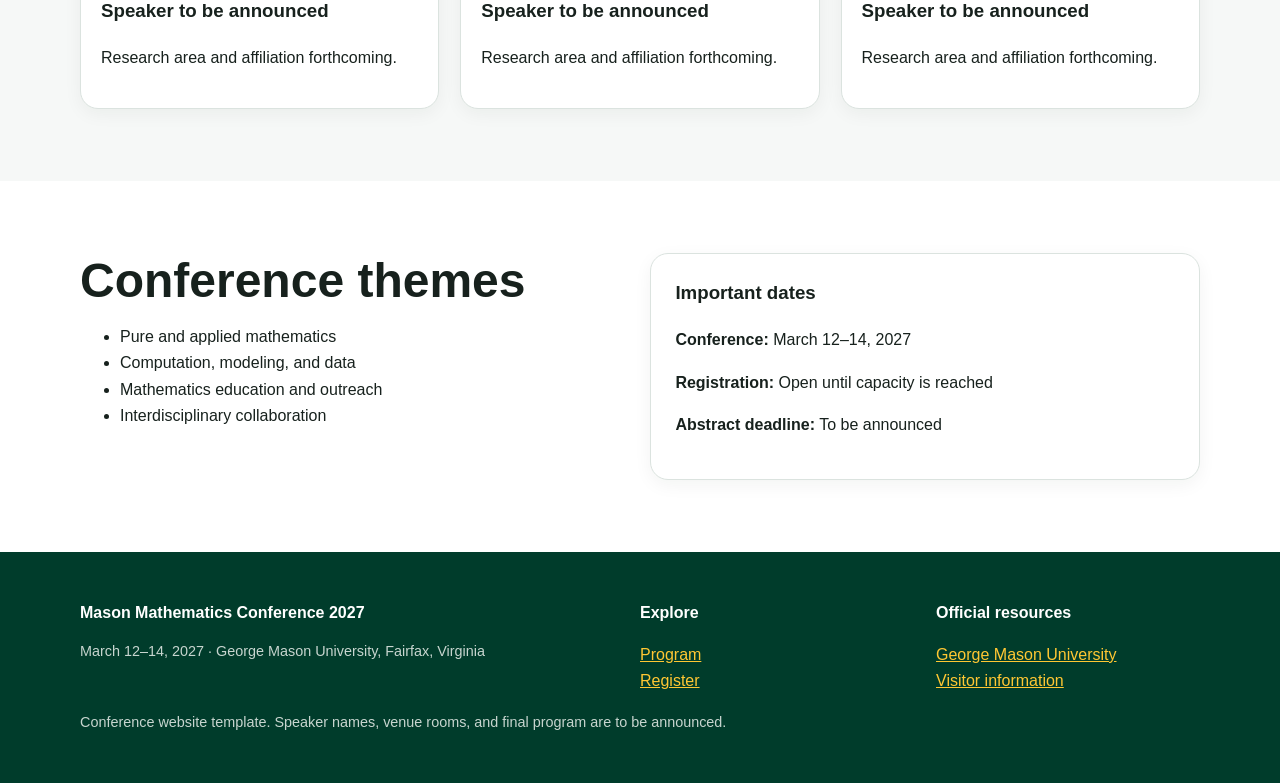
==== commit be5c04ae: "Update index.html" ====
--- a/index.html
+++ b/index.html
@@ -1,226 +1,12 @@
-<!doctype html>
-<html lang="en">
-<head>
-  <meta charset="utf-8">
-  <meta
-    name="viewport"
-    content="width=device-width,initial-scale=1"
-  >
-  <meta
-    name="description"
-    content="Home for SEAM 43"
-  >
-  <title>Home | SEAM 43</title>
-  <link rel="stylesheet" href="styles.css">
-</head>
-
-<body>
-  <a class="skip" href="#main">Skip to contentite-header">
-    <div class="container nav">
-      <a
-        class="brand"
-        href="index.html"
-        aria-current="page"
-      >
-        <span class="brand-mark">43</span>
-        <span>
-          SEAM<br>
-          March 12-14, 2027
-        </span>
-      </a>
-
-      <button
-        class="menu-button"
-        aria-label="Toggle navigation"
-        aria-expanded="false"
-      >
-        ☰
-      </button>
-
-      <nav class="nav-links" aria-label="Primary">
-        <a href="index.html" aria-current="page">Home</a>
-        <a href="registration.html">Registration</a>
-        <a href="participants.html">Participants</a>
-        <a href="schedule.html">Schedule</a>
-        <a href="information.html">Information</a>
-      </nav>
-    </div>
-  </header>
-
-  <section class="hero ">
-    <div class="container hero-inner">
-      <span class="eyebrow">
-        March 12–14, 2027 · Fairfax, Virginia
-      </span>
-
-      <h1>The Southeastern Analysis Meeting.</h1>
-
-      <p>
-        A three-day conference at George Mason University bringing together
-        researchers, educators, students, and practitioners across the
-        mathematical sciences.
-      </p>
-
-      <div class="button-row">
-        <a class="btn" href="registration.html">Registration</a>
-        <a class="btn secondary" href="schedule.html">View program</a>
-      </div>
-    </div>
-  </section>
-
-  <main id="main">
-    <section>
-      <div class="container">
-        <span class="eyebrow">Welcome</span>
-
-        <h2 class="section-title">
-          A focused gathering for mathematical exchange
-        </h2>
-
-        <p class="lead">
-          Join us on George Mason University’s Fairfax Campus for plenary
-          talks, contributed sessions, a poster showcase, and time to build
-          new collaborations.
-        </p>
-
-        <div class="grid three">
-          <article class="card stat">
-            <h3>No registration fee</h3>
-            <p>
-              Participation is free. Advance registration helps organizers
-              plan seating and refreshments.
-            </p>
-          </article>
-
-          <article class="card stat">
-            <h3>Three days</h3>
-            <p>
-              Friday afternoon through Sunday, with research talks, panels,
-              and informal discussion.
-            </p>
-          </article>
-
-          <article class="card stat">
-            <h3>Broad participation</h3>
-            <p>
-              Researchers, educators, students, and practitioners are welcome.
-            </p>
-          </article>
-        </div>
-      </div>
-    </section>
-
-    <section class="section-alt">
-      <div class="container">
-        <h2 class="section-title">Featured speakers</h2>
-
-        <p class="lead">
-          Invited speaker announcements are forthcoming.
-        </p>
-
-        <div class="grid three">
-          <article class="card speaker">
-            <div class="speaker-photo">01</div>
-
-            <div class="speaker-body">
-              <span class="tag">Plenary</span>
-              <h3>Speaker to be announced</h3>
-              <p>Research area and affiliation forthcoming.</p>
-            </div>
-          </article>
-
-          <article class="card speaker">
-            <div class="speaker-photo">02</div>
-
-            <div class="speaker-body">
-              <span class="tag">Plenary</span>
-              <h3>Speaker to be announced</h3>
-              <p>Research area and affiliation forthcoming.</p>
-            </div>
-          </article>
-
-          <article class="card speaker">
-            <div class="speaker-photo">03</div>
-
-            <div class="speaker-body">
-              <span class="tag">Plenary</span>
-              <h3>Speaker to be announced</h3>
-              <p>Research area and affiliation forthcoming.</p>
-            </div>
-          </article>
-        </div>
-      </div>
-    </section>
-
-    <section>
-      <div class="container grid two">
-        <div>
-          <h2 class="section-title">Conference themes</h2>
-
-          <ul>
-            <li>Pure and applied mathematics</li>
-            <li>Computation, modeling, and data</li>
-            <li>Mathematics education and outreach</li>
-            <li>Interdisciplinary collaboration</li>
-          </ul>
-        </div>
-
-        <div class="card">
-          <h3>Important dates</h3>
-
-          <p>
-            <strong>Conference:</strong> March 12–14, 2027
-          </p>
-
-          <p>
-            <strong>Registration:</strong> Open until capacity is reached
-          </p>
-
-          <p>
-            <strong>Abstract deadline:</strong> To be announced
-          </p>
-        </div>
-      </div>
-    </section>
-  </main>
-
-  <footer class="footer">
-    <div class="container footer-grid">
-      <div>
-        <strong>Mason Mathematics Conference 2027</strong>
-
-        <p class="fine">
-          March 12–14, 2027 · George Mason University, Fairfax, Virginia
-        </p>
-      </div>
-
-      <div>
-        <strong>Explore</strong>
-
-        <p>
-          <a href="schedule.html">Program</a><br>
-          <a href="registration.html">Register</a>
-        </p>
-      </div>
-
-      <div>
-        <strong>Official resources</strong>
-
-        <p>
-          <a href="https://www.gmu.edu/">George Mason University</a><br>
-          <a href="https://www3.gmu.edu/resources/visitors/">
-            Visitor information
-          </a>
-        </p>
-      </div>
-    </div>
-
-    <div class="container fine">
-      Conference website template. Speaker names, venue rooms, and final
-      program are to be announced.
-    </div>
-  </footer>
-
-  <script src="site.js"></script>
-</body>
-</html>
+<!doctype html><html lang="en"><head><meta charset="utf-8"><meta name="viewport" content="width=device-width,initial-scale=1">
+<meta name="description" content="Home for SEAM 43"><title>Home | SEAM 43</title><link rel="stylesheet" href="styles.css"></head>
+<body><a class="skip" href="#main">Skip to content</a><header class="site-header"><div class="container nav"><a class="brand" href="index.html" aria-current="page">
+<span class="brand-mark">43</span><span>SEAM<br>March 12-14, 2027</span></a><button class="menu-button" aria-label="Toggle navigation" aria-expanded="false">☰</button><nav class="nav-links" aria-label="Primary"><a href="index.html" aria-current="page">Home</a>
+<a href="registration.html">Registration</a><a href="participants.html">Participants</a><a href="schedule.html">Schedule</a><a href="information.html">Information</a></nav></div></header><section class="hero "><div class="container hero-inner"><span class="eyebrow">March 12–14, 2027 · Fairfax, Virginia</span>
+        <h1>The Southeastern Analysis Meeting.</h1><p>A three-day conference at George Mason University bringing together researchers, educators, students, and practitioners across the mathematical sciences.</p>
+        <div class="button-row"><a class="btn" href="registration.html">Registration</a><a class="btn secondary" href="schedule.html">View program</a></div></div></section><main id="main"><section><div class="container"><span class="eyebrow">Welcome</span>
+          <h2 class="section-title">A focused gathering for mathematical exchange</h2><p class="lead">Join us on George Mason University’s Fairfax Campus for plenary talks, contributed sessions, a poster showcase, and time to build new collaborations.</p>
+          <div class="grid three"><article class="card stat"><h3>No registration fee</h3><p>Participation is free. Advance registration helps organizers plan seating and refreshments.</p></article><article class="card stat"><h3>Three days</h3><p>Friday afternoon through Sunday, with research talks, panels, and informal discussion.</p>
+          </article><article class="card stat"><h3>Broad participation</h3><p>Researchers, educators, students, and practitioners are welcome.</p></article></div></div>
+        </section><section class="section-alt"><div class="container"><h2 class="section-title">Featured speakers</h2><p class="lead">Invited speaker announcements are forthcoming.</p>
+          <div class="grid three"><article class="card speaker"><div class="speaker-photo">01</div><div class="speaker-body"><span class="tag">Plenary</span><h3>Speaker to be announced</h3><p>Research area and affiliation forthcoming.</p></div></article><article class="card speaker"><div class="speaker-photo">02</div><div class="speaker-body"><span class="tag">Plenary</span><h3>Speaker to be announced</h3><p>Research area and affiliation forthcoming.</p></div></article><article class="card speaker"><div class="speaker-photo">03</div><div class="speaker-body"><span class="tag">Plenary</span><h3>Speaker to be announced</h3><p>Research area and affiliation forthcoming.</p></div></article></div></div></section><section><div class="container grid two"><div><h2 class="section-title">Conference themes</h2><ul><li>Pure and applied mathematics</li><li>Computation, modeling, and data</li><li>Mathematics education and outreach</li><li>Interdisciplinary collaboration</li></ul></div><div class="card"><h3>Important dates</h3><p><strong>Conference:</strong> March 12–14, 2027</p><p><strong>Registration:</strong> Open until capacity is reached</p><p><strong>Abstract deadline:</strong> To be announced</p></div></div></section></main><footer class="footer"><div class="container footer-grid"><div><strong>Mason Mathematics Conference 2027</strong><p class="fine">March 12–14, 2027 · George Mason University, Fairfax, Virginia</p></div><div><strong>Explore</strong><p><a href="schedule.html">Program</a><br><a href="registration.html">Register</a></p></div><div><strong>Official resources</strong><p><a href="https://www.gmu.edu/">George Mason University</a><br><a href="https://www3.gmu.edu/resources/visitors/">Visitor information</a></p></div></div><div class="container fine">Conference website template. Speaker names, venue rooms, and final program are to be announced.</div></footer><script src="site.js"></script></body></html>
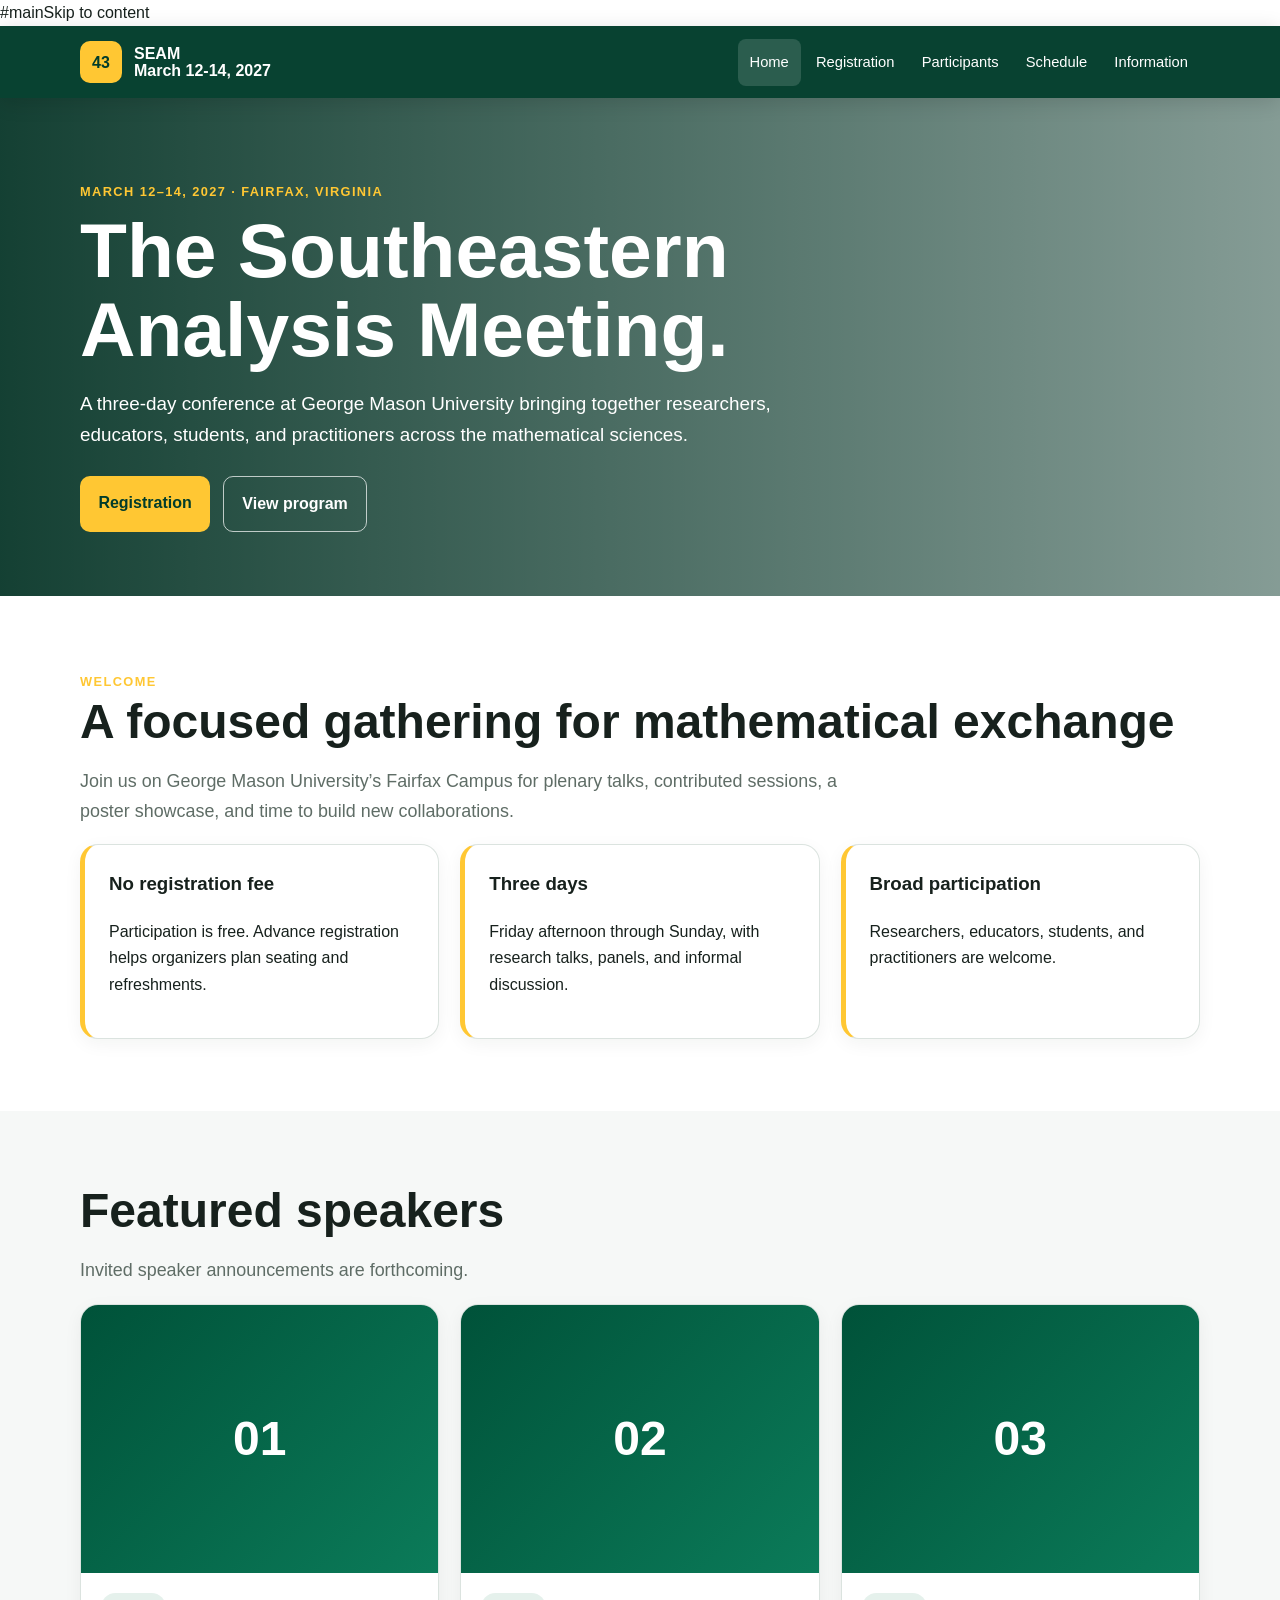
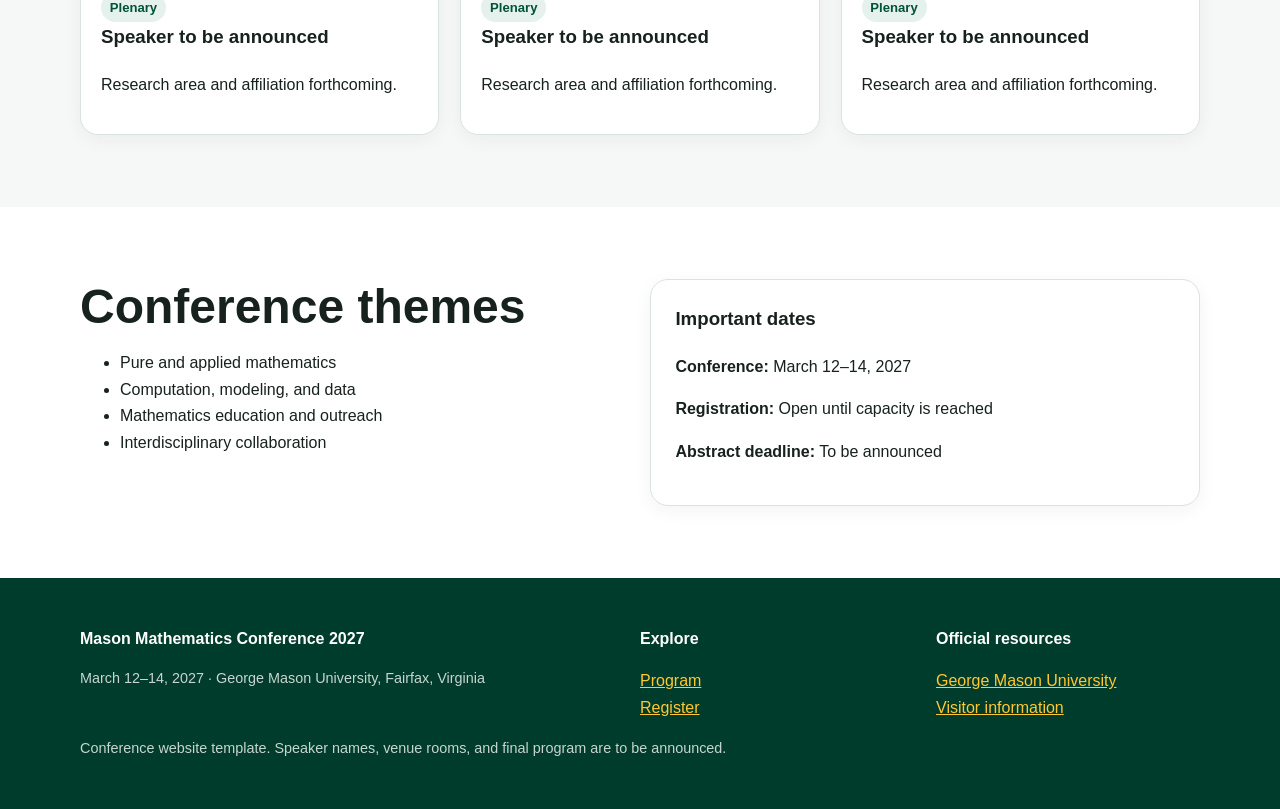
==== commit 71b45feb: "Update index.html" ====
--- a/index.html
+++ b/index.html
@@ -1,12 +1,232 @@
-<!doctype html><html lang="en"><head><meta charset="utf-8"><meta name="viewport" content="width=device-width,initial-scale=1">
-<meta name="description" content="Home for SEAM 43"><title>Home | SEAM 43</title><link rel="stylesheet" href="styles.css"></head>
-<body><a class="skip" href="#main">Skip to content</a><header class="site-header"><div class="container nav"><a class="brand" href="index.html" aria-current="page">
-<span class="brand-mark">43</span><span>SEAM<br>March 12-14, 2027</span></a><button class="menu-button" aria-label="Toggle navigation" aria-expanded="false">☰</button><nav class="nav-links" aria-label="Primary"><a href="index.html" aria-current="page">Home</a>
-<a href="registration.html">Registration</a><a href="participants.html">Participants</a><a href="schedule.html">Schedule</a><a href="information.html">Information</a></nav></div></header><section class="hero "><div class="container hero-inner"><span class="eyebrow">March 12–14, 2027 · Fairfax, Virginia</span>
-        <h1>The Southeastern Analysis Meeting.</h1><p>A three-day conference at George Mason University bringing together researchers, educators, students, and practitioners across the mathematical sciences.</p>
-        <div class="button-row"><a class="btn" href="registration.html">Registration</a><a class="btn secondary" href="schedule.html">View program</a></div></div></section><main id="main"><section><div class="container"><span class="eyebrow">Welcome</span>
-          <h2 class="section-title">A focused gathering for mathematical exchange</h2><p class="lead">Join us on George Mason University’s Fairfax Campus for plenary talks, contributed sessions, a poster showcase, and time to build new collaborations.</p>
-          <div class="grid three"><article class="card stat"><h3>No registration fee</h3><p>Participation is free. Advance registration helps organizers plan seating and refreshments.</p></article><article class="card stat"><h3>Three days</h3><p>Friday afternoon through Sunday, with research talks, panels, and informal discussion.</p>
-          </article><article class="card stat"><h3>Broad participation</h3><p>Researchers, educators, students, and practitioners are welcome.</p></article></div></div>
-        </section><section class="section-alt"><div class="container"><h2 class="section-title">Featured speakers</h2><p class="lead">Invited speaker announcements are forthcoming.</p>
-          <div class="grid three"><article class="card speaker"><div class="speaker-photo">01</div><div class="speaker-body"><span class="tag">Plenary</span><h3>Speaker to be announced</h3><p>Research area and affiliation forthcoming.</p></div></article><article class="card speaker"><div class="speaker-photo">02</div><div class="speaker-body"><span class="tag">Plenary</span><h3>Speaker to be announced</h3><p>Research area and affiliation forthcoming.</p></div></article><article class="card speaker"><div class="speaker-photo">03</div><div class="speaker-body"><span class="tag">Plenary</span><h3>Speaker to be announced</h3><p>Research area and affiliation forthcoming.</p></div></article></div></div></section><section><div class="container grid two"><div><h2 class="section-title">Conference themes</h2><ul><li>Pure and applied mathematics</li><li>Computation, modeling, and data</li><li>Mathematics education and outreach</li><li>Interdisciplinary collaboration</li></ul></div><div class="card"><h3>Important dates</h3><p><strong>Conference:</strong> March 12–14, 2027</p><p><strong>Registration:</strong> Open until capacity is reached</p><p><strong>Abstract deadline:</strong> To be announced</p></div></div></section></main><footer class="footer"><div class="container footer-grid"><div><strong>Mason Mathematics Conference 2027</strong><p class="fine">March 12–14, 2027 · George Mason University, Fairfax, Virginia</p></div><div><strong>Explore</strong><p><a href="schedule.html">Program</a><br><a href="registration.html">Register</a></p></div><div><strong>Official resources</strong><p><a href="https://www.gmu.edu/">George Mason University</a><br><a href="https://www3.gmu.edu/resources/visitors/">Visitor information</a></p></div></div><div class="container fine">Conference website template. Speaker names, venue rooms, and final program are to be announced.</div></footer><script src="site.js"></script></body></html>
+<!doctype html>
+<html lang="en">
+  <head>
+    <meta charset="utf-8">
+    <meta
+      name="viewport"
+      content="width=device-width,initial-scale=1"
+    >
+    <meta
+      name="description"
+      content="Home for SEAM 43"
+    >
+    <title>Home | SEAM 43</title>
+    <link rel="stylesheet" href="styles.css">
+  </head>
+
+  <body>
+    #mainSkip to content</a>
+
+    <header class="site-header">
+      <div class="container nav">
+        <a
+          class="brand"
+          href="index.html"
+          aria-current="page"
+        >
+          <span class="brand-mark">43</span>
+          <span>
+            SEAM<br>
+            March 12-14, 2027
+          </span>
+        </a>
+
+        <button
+          class="menu-button"
+          aria-label="Toggle navigation"
+          aria-expanded="false"
+        >
+          ☰
+        </button>
+
+        <nav class="nav-links" aria-label="Primary">
+          <a href="index.html" aria-current="page">Home</a>
+          <a href="registration.html">Registration</a>
+          <a href="participants.html">Participants</a>
+          <a href="schedule.html">Schedule</a>
+          <a href="information.html">Information</a>
+        </nav>
+      </div>
+    </header>
+
+    <section class="hero ">
+      <div class="container hero-inner">
+        <span class="eyebrow">
+          March 12–14, 2027 · Fairfax, Virginia
+        </span>
+
+        <h1>The Southeastern Analysis Meeting.</h1>
+
+        <p>
+          A three-day conference at George Mason University bringing together
+          researchers, educators, students, and practitioners across the
+          mathematical sciences.
+        </p>
+
+        <div class="button-row">
+          <a class="btn" href="registration.html">Registration</a>
+          <a class="btn secondary" href="schedule.html">View program</a>
+        </div>
+      </div>
+    </section>
+
+    <main id="main">
+      <section>
+        <div class="container">
+          <span class="eyebrow">Welcome</span>
+
+          <h2 class="section-title">
+            A focused gathering for mathematical exchange
+          </h2>
+
+          <p class="lead">
+            Join us on George Mason University’s Fairfax Campus for plenary
+            talks, contributed sessions, a poster showcase, and time to build
+            new collaborations.
+          </p>
+
+          <div class="grid three">
+            <article class="card stat">
+              <h3>No registration fee</h3>
+
+              <p>
+                Participation is free. Advance registration helps organizers
+                plan seating and refreshments.
+              </p>
+            </article>
+
+            <article class="card stat">
+              <h3>Three days</h3>
+
+              <p>
+                Friday afternoon through Sunday, with research talks, panels,
+                and informal discussion.
+              </p>
+            </article>
+
+            <article class="card stat">
+              <h3>Broad participation</h3>
+
+              <p>
+                Researchers, educators, students, and practitioners are
+                welcome.
+              </p>
+            </article>
+          </div>
+        </div>
+      </section>
+
+      <section class="section-alt">
+        <div class="container">
+          <h2 class="section-title">Featured speakers</h2>
+
+          <p class="lead">
+            Invited speaker announcements are forthcoming.
+          </p>
+
+          <div class="grid three">
+            <article class="card speaker">
+              <div class="speaker-photo">01</div>
+
+              <div class="speaker-body">
+                <span class="tag">Plenary</span>
+                <h3>Speaker to be announced</h3>
+                <p>Research area and affiliation forthcoming.</p>
+              </div>
+            </article>
+
+            <article class="card speaker">
+              <div class="speaker-photo">02</div>
+
+              <div class="speaker-body">
+                <span class="tag">Plenary</span>
+                <h3>Speaker to be announced</h3>
+                <p>Research area and affiliation forthcoming.</p>
+              </div>
+            </article>
+
+            <article class="card speaker">
+              <div class="speaker-photo">03</div>
+
+              <div class="speaker-body">
+                <span class="tag">Plenary</span>
+                <h3>Speaker to be announced</h3>
+                <p>Research area and affiliation forthcoming.</p>
+              </div>
+            </article>
+          </div>
+        </div>
+      </section>
+
+      <section>
+        <div class="container grid two">
+          <div>
+            <h2 class="section-title">Conference themes</h2>
+
+            <ul>
+              <li>Pure and applied mathematics</li>
+              <li>Computation, modeling, and data</li>
+              <li>Mathematics education and outreach</li>
+              <li>Interdisciplinary collaboration</li>
+            </ul>
+          </div>
+
+          <div class="card">
+            <h3>Important dates</h3>
+
+            <p>
+              <strong>Conference:</strong> March 12–14, 2027
+            </p>
+
+            <p>
+              <strong>Registration:</strong> Open until capacity is reached
+            </p>
+
+            <p>
+              <strong>Abstract deadline:</strong> To be announced
+            </p>
+          </div>
+        </div>
+      </section>
+    </main>
+
+    <footer class="footer">
+      <div class="container footer-grid">
+        <div>
+          <strong>Mason Mathematics Conference 2027</strong>
+
+          <p class="fine">
+            March 12–14, 2027 · George Mason University, Fairfax, Virginia
+          </p>
+        </div>
+
+        <div>
+          <strong>Explore</strong>
+
+          <p>
+            <a href="schedule.html">Program</a><br>
+            <a href="registration.html">Register</a>
+          </p>
+        </div>
+
+        <div>
+          <strong>Official resources</strong>
+
+          <p>
+            <a href="https://www.gmu.edu/">George Mason University</a><br>
+            <a href="https://www3.gmu.edu/resources/visitors/">
+              Visitor information
+            </a>
+          </p>
+        </div>
+      </div>
+
+      <div class="container fine">
+        Conference website template. Speaker names, venue rooms, and final
+        program are to be announced.
+      </div>
+    </footer>
+
+    <script src="site.js"></script>
+  </body>
+</html>
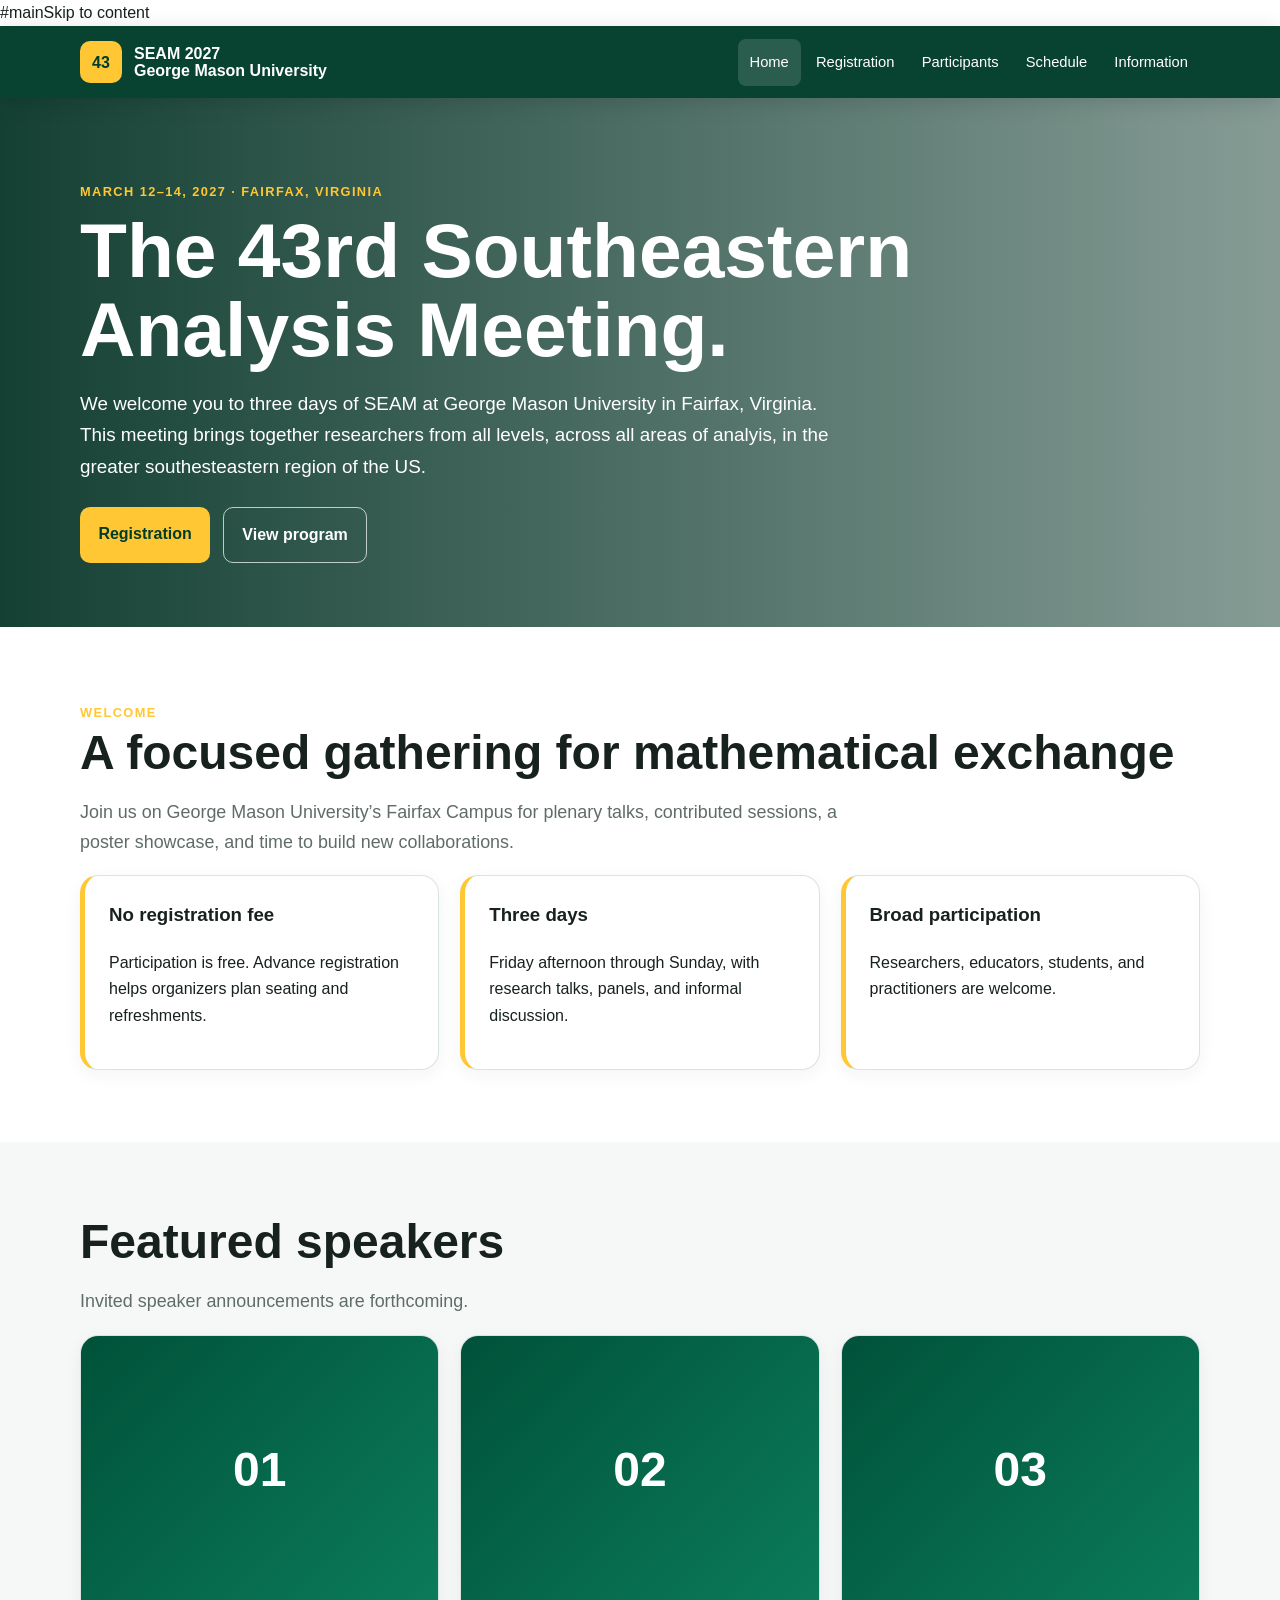
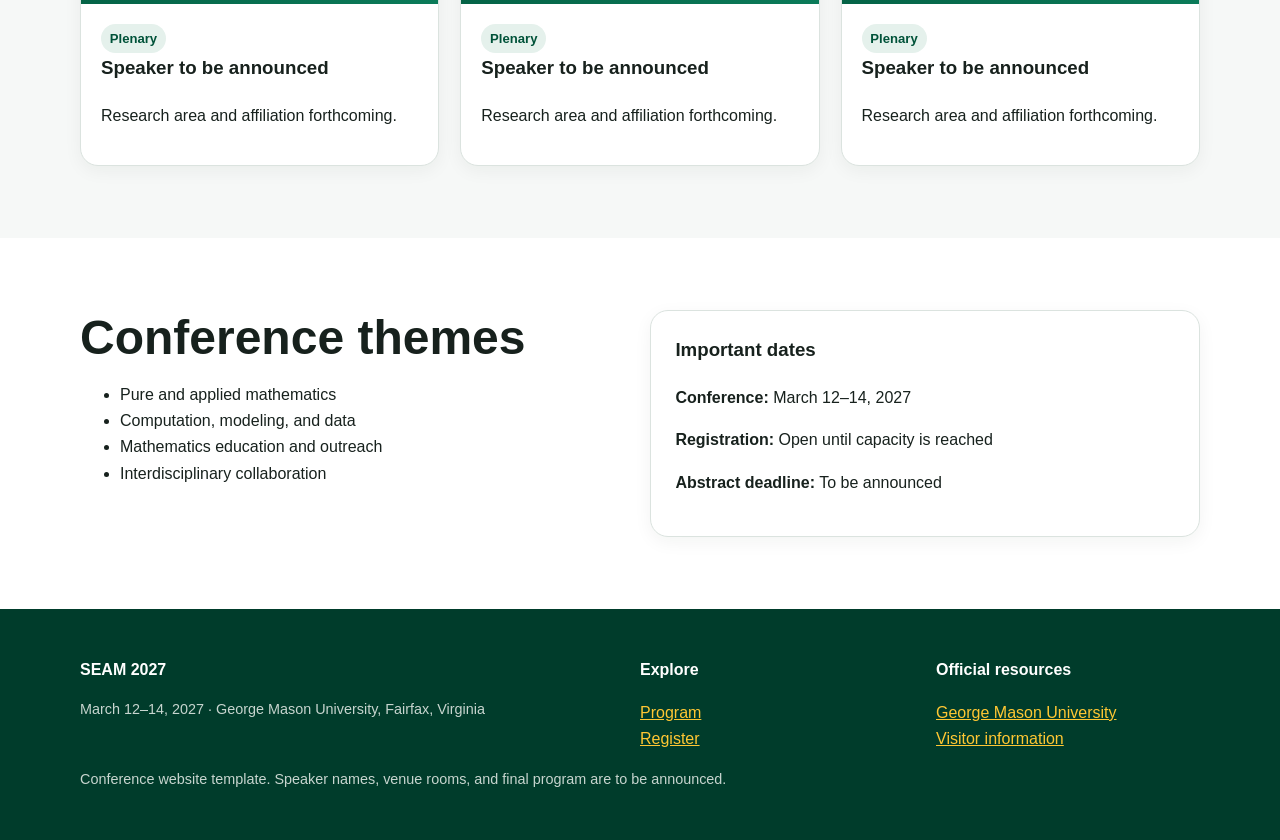
==== commit f47c46c7: "Update index.html" ====
--- a/index.html
+++ b/index.html
@@ -26,8 +26,8 @@
         >
           <span class="brand-mark">43</span>
           <span>
-            SEAM<br>
-            March 12-14, 2027
+            SEAM 2027<br>
+            George Mason University
           </span>
         </a>
 
@@ -55,12 +55,11 @@
           March 12–14, 2027 · Fairfax, Virginia
         </span>
 
-        <h1>The Southeastern Analysis Meeting.</h1>
+        <h1>The 43rd Southeastern Analysis Meeting.</h1>
 
         <p>
-          A three-day conference at George Mason University bringing together
-          researchers, educators, students, and practitioners across the
-          mathematical sciences.
+          We welcome you to three days of SEAM at George Mason University in Fairfax, Virginia. This meeting brings together
+          researchers from all levels, across all areas of analyis, in the greater southesteastern region of the US.
         </p>
 
         <div class="button-row">
@@ -193,7 +192,7 @@
     <footer class="footer">
       <div class="container footer-grid">
         <div>
-          <strong>Mason Mathematics Conference 2027</strong>
+          <strong>SEAM 2027</strong>
 
           <p class="fine">
             March 12–14, 2027 · George Mason University, Fairfax, Virginia
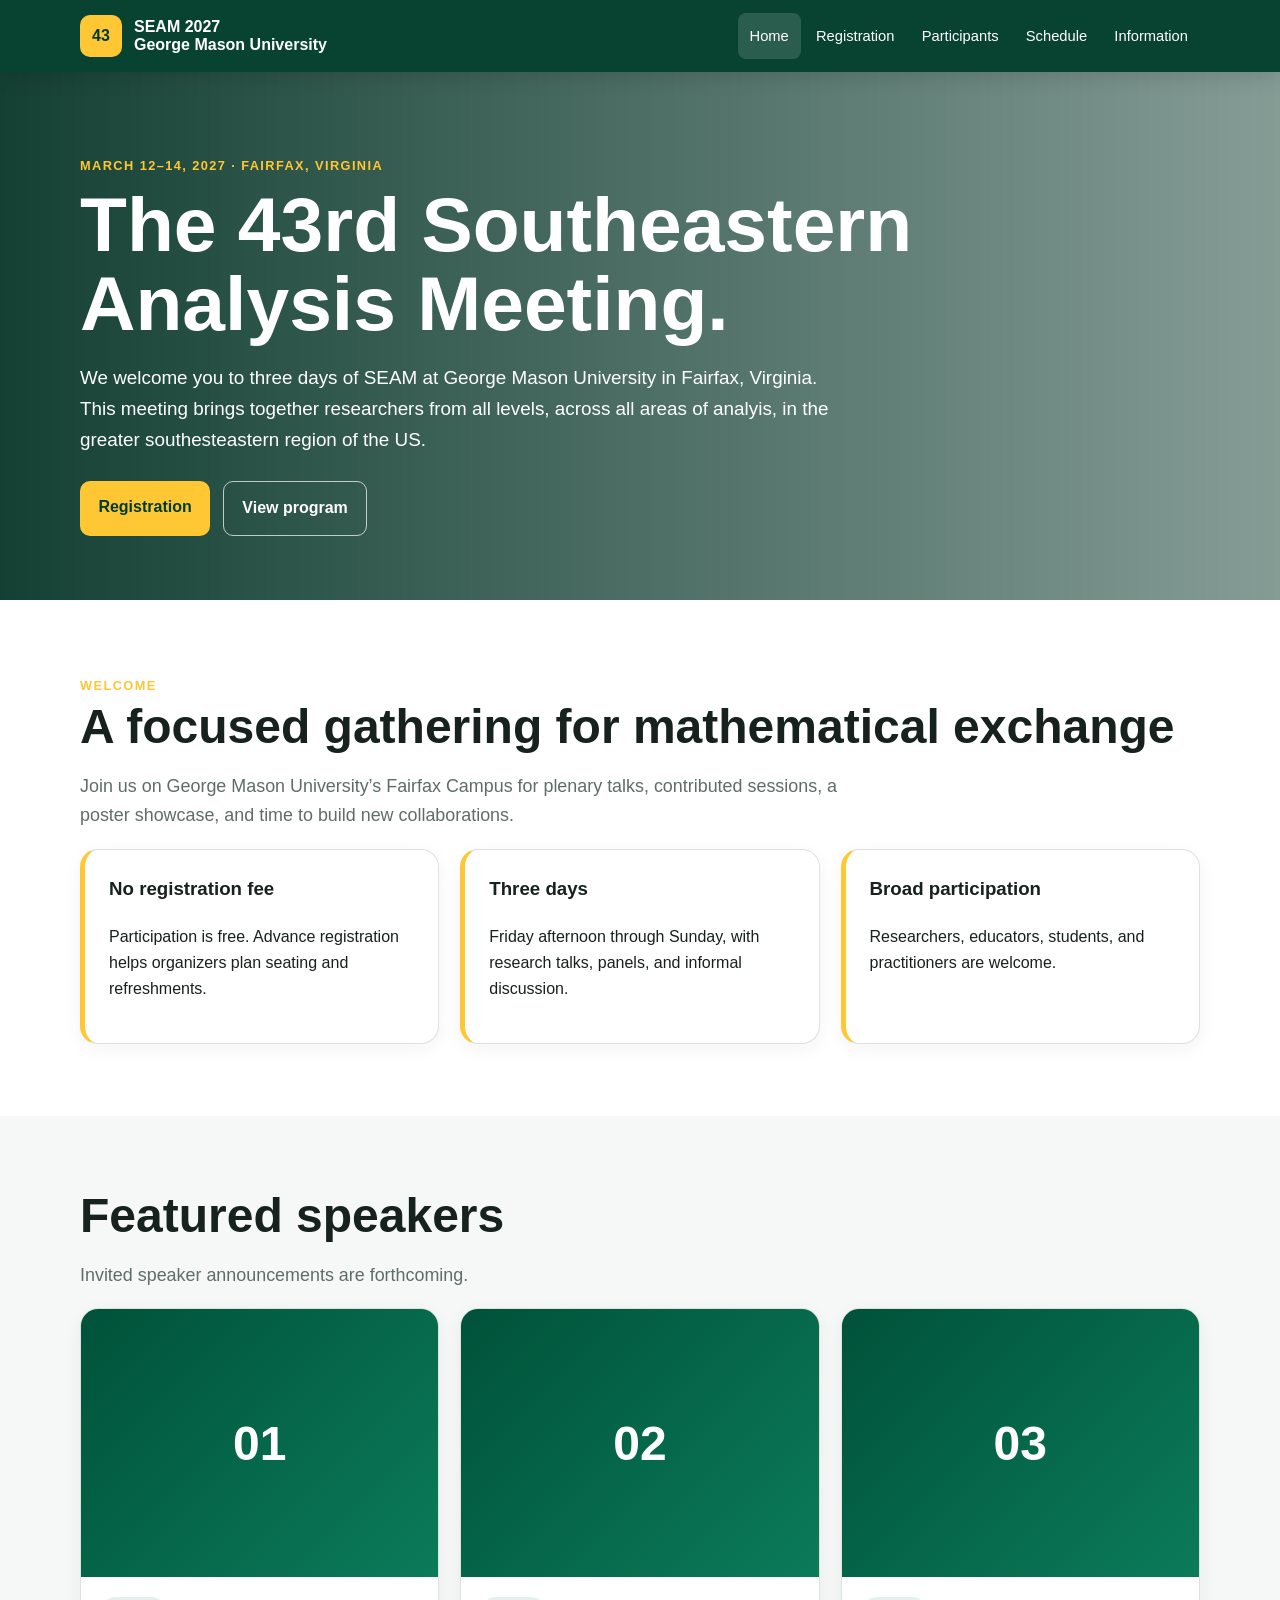
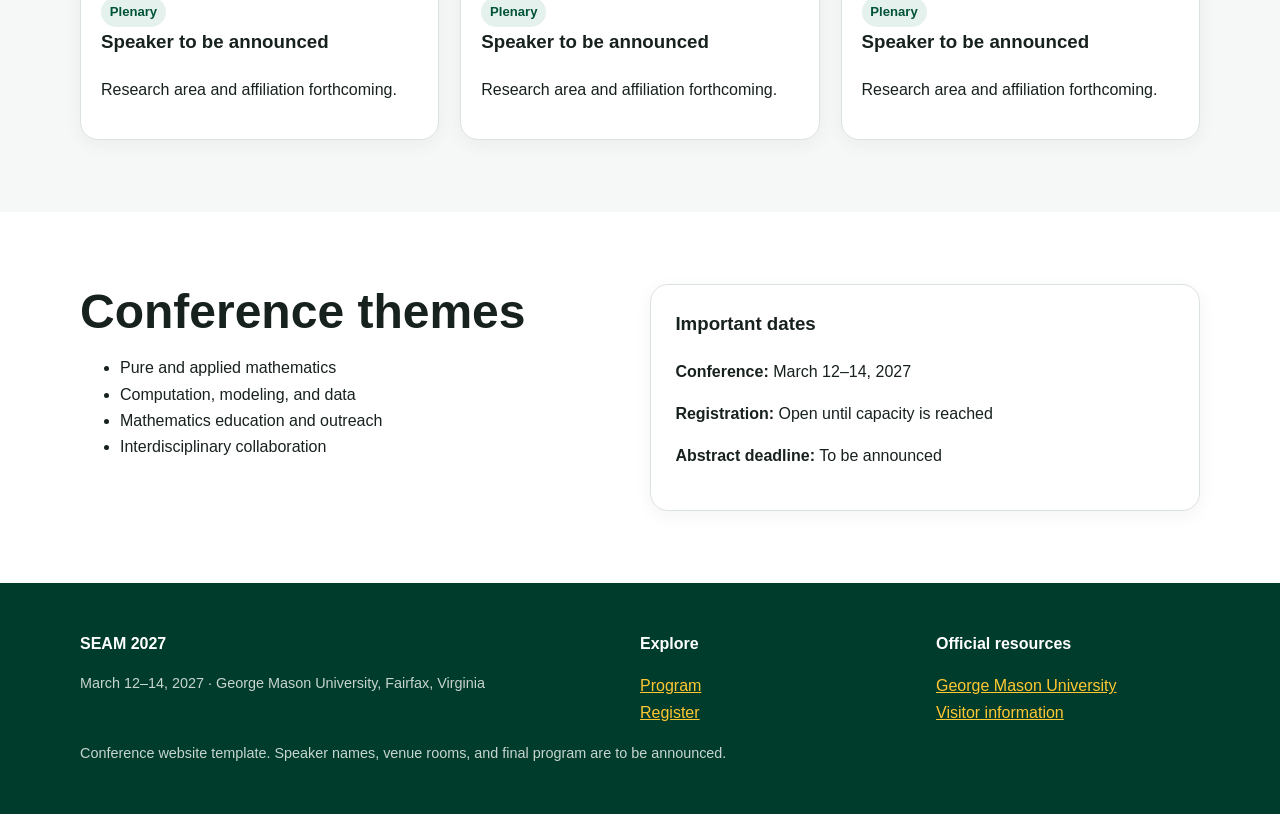
==== commit 98f1008f: "Update index.html" ====
--- a/index.html
+++ b/index.html
@@ -15,7 +15,6 @@
   </head>
 
   <body>
-    #mainSkip to content</a>
 
     <header class="site-header">
       <div class="container nav">
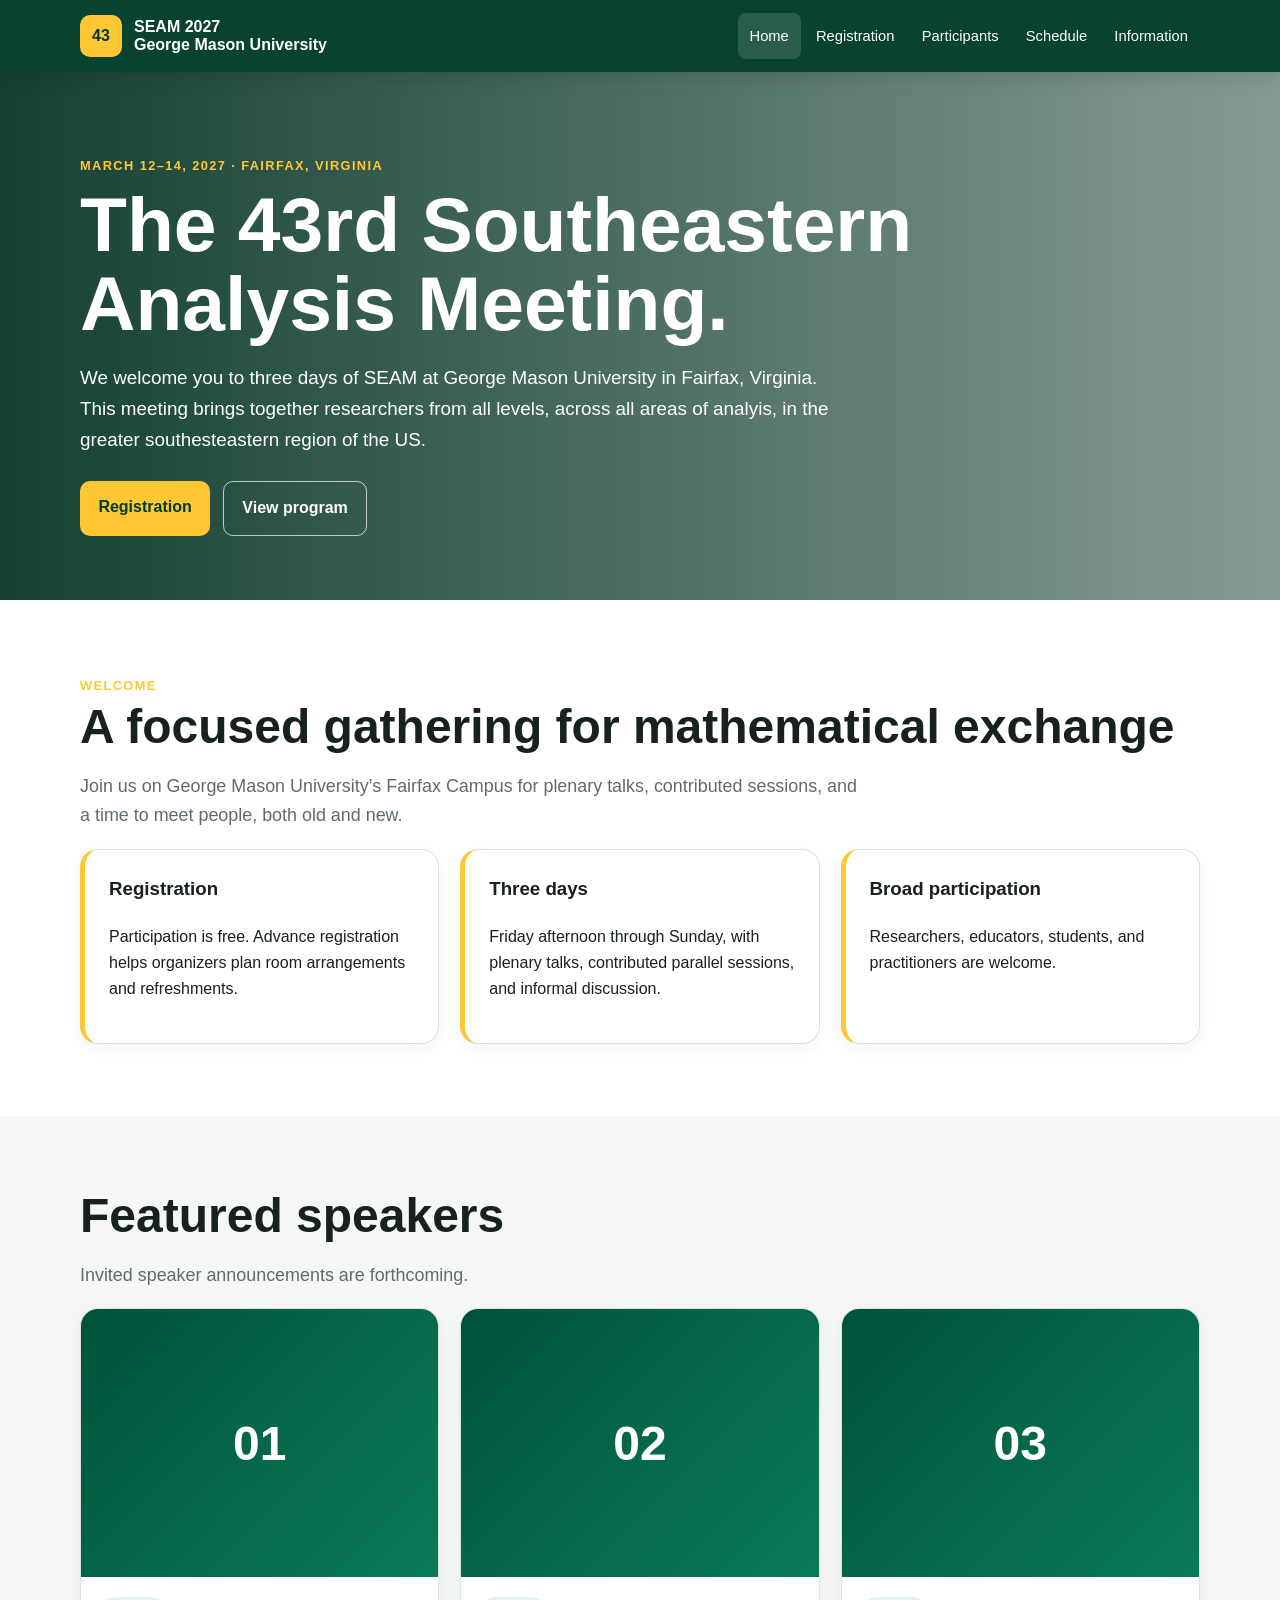
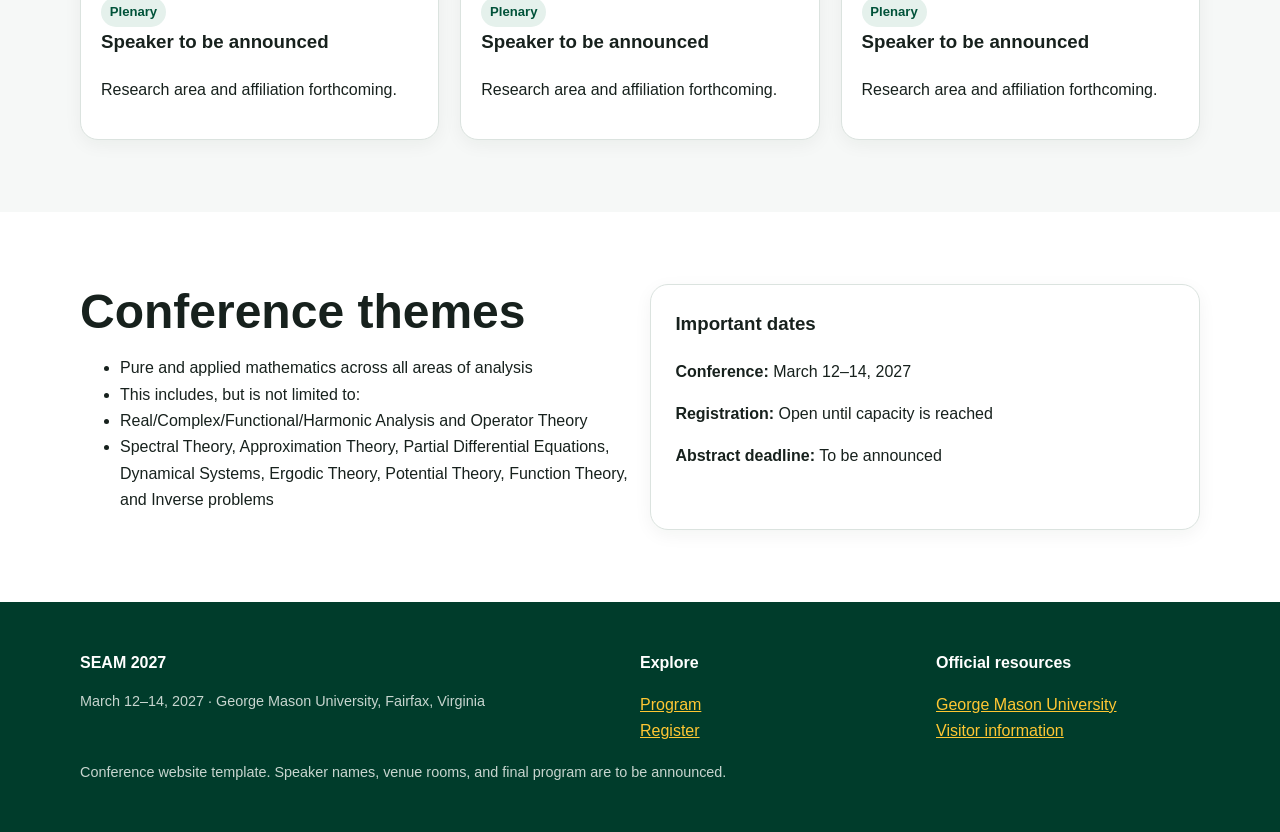
==== commit 2c4bf62e: "Update index.html" ====
--- a/index.html
+++ b/index.html
@@ -79,17 +79,16 @@
 
           <p class="lead">
             Join us on George Mason University’s Fairfax Campus for plenary
-            talks, contributed sessions, a poster showcase, and time to build
-            new collaborations.
+            talks, contributed sessions, and a time to meet people, both old and new.
           </p>
 
           <div class="grid three">
             <article class="card stat">
-              <h3>No registration fee</h3>
+              <h3>Registration</h3>
 
               <p>
                 Participation is free. Advance registration helps organizers
-                plan seating and refreshments.
+                plan room arrangements and refreshments.
               </p>
             </article>
 
@@ -97,7 +96,7 @@
               <h3>Three days</h3>
 
               <p>
-                Friday afternoon through Sunday, with research talks, panels,
+                Friday afternoon through Sunday, with plenary talks, contributed parallel sessions,
                 and informal discussion.
               </p>
             </article>
@@ -162,10 +161,10 @@
             <h2 class="section-title">Conference themes</h2>
 
             <ul>
-              <li>Pure and applied mathematics</li>
-              <li>Computation, modeling, and data</li>
-              <li>Mathematics education and outreach</li>
-              <li>Interdisciplinary collaboration</li>
+              <li>Pure and applied mathematics across all areas of analysis</li>
+              <li>This includes, but is not limited to:</li>
+              <li>Real/Complex/Functional/Harmonic Analysis and Operator Theory</li>
+              <li>Spectral Theory, Approximation Theory, Partial Differential Equations, Dynamical Systems, Ergodic Theory, Potential Theory, Function Theory, and Inverse problems</li>
             </ul>
           </div>
 
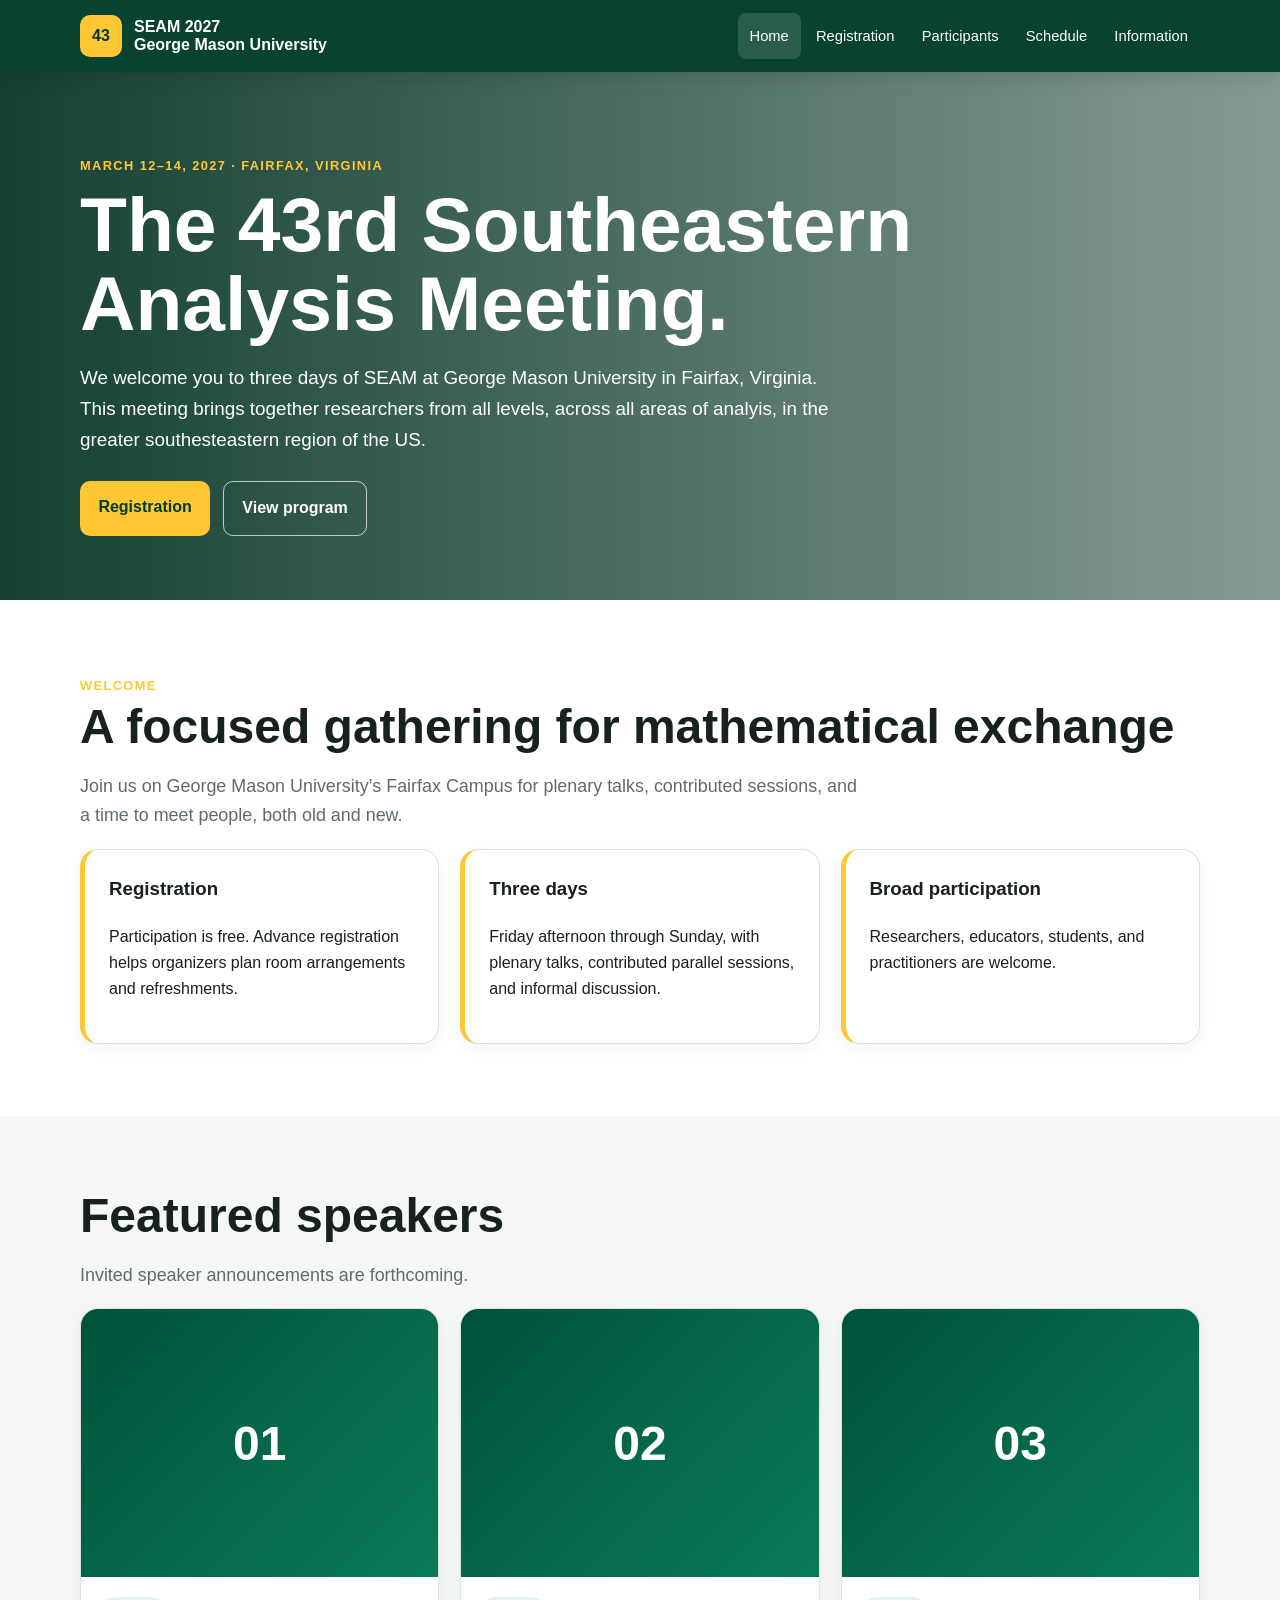
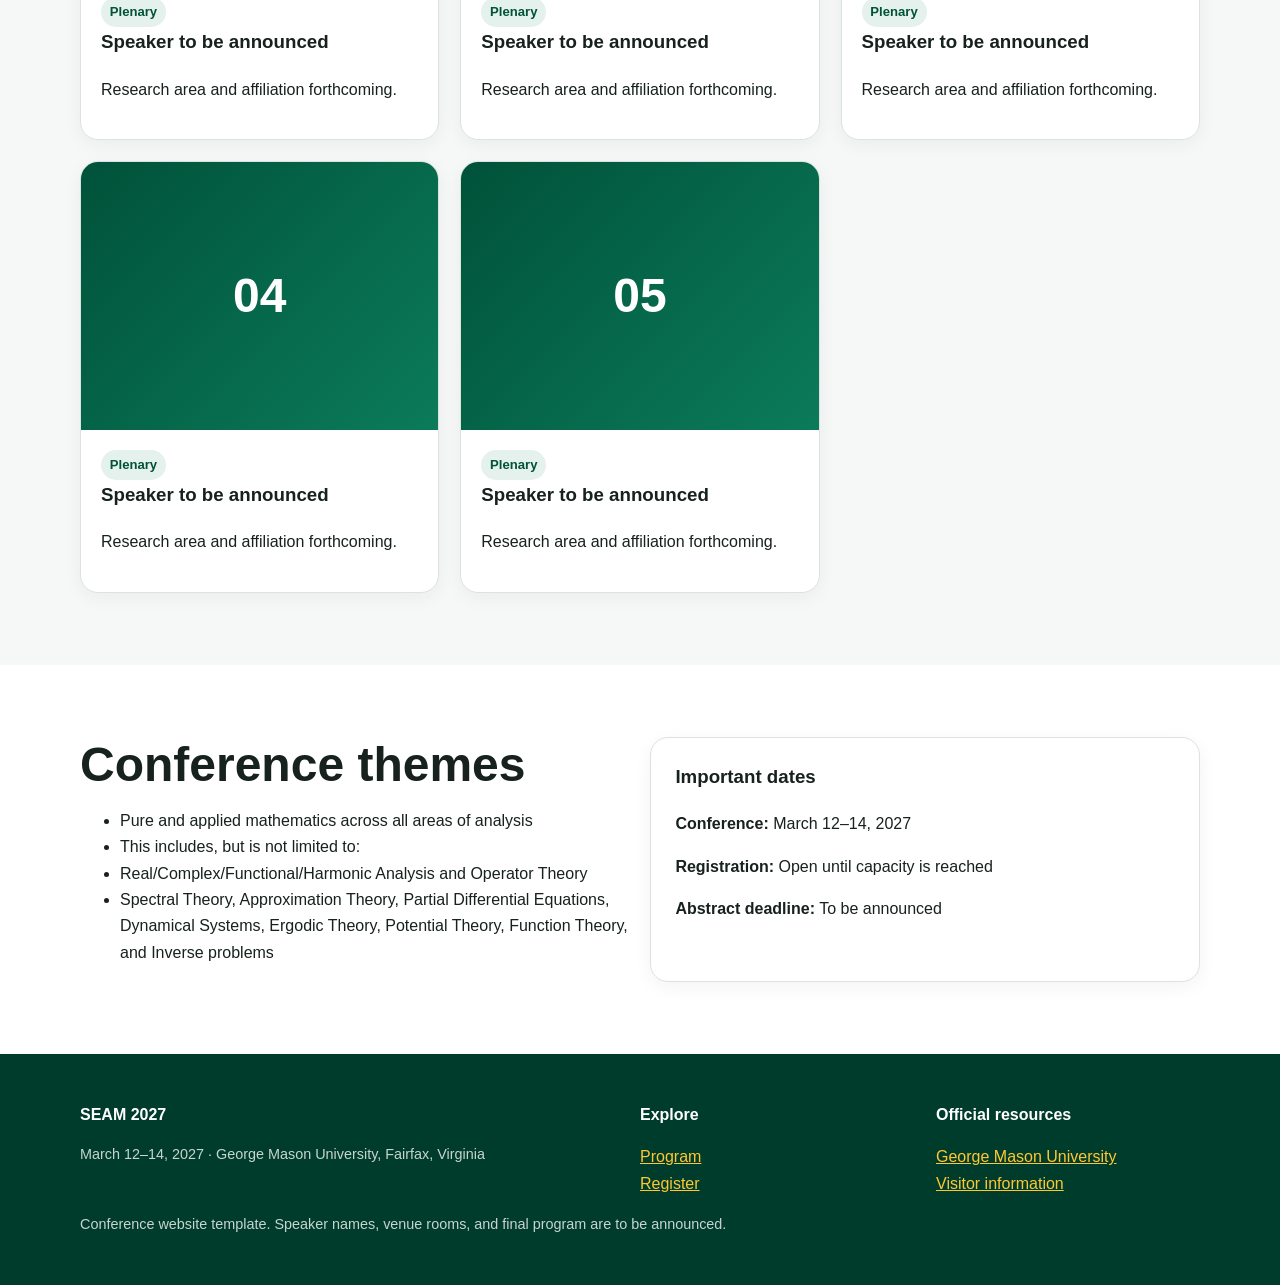
==== commit e278da87: "Update index.html" ====
--- a/index.html
+++ b/index.html
@@ -151,6 +151,26 @@
                 <p>Research area and affiliation forthcoming.</p>
               </div>
             </article>
+
+            <article class="card speaker">
+              <div class="speaker-photo">04</div>
+
+              <div class="speaker-body">
+                <span class="tag">Plenary</span>
+                <h3>Speaker to be announced</h3>
+                <p>Research area and affiliation forthcoming.</p>
+              </div>
+            </article>
+
+            <article class="card speaker">
+              <div class="speaker-photo">05</div>
+
+              <div class="speaker-body">
+                <span class="tag">Plenary</span>
+                <h3>Speaker to be announced</h3>
+                <p>Research area and affiliation forthcoming.</p>
+              </div>
+            </article>
           </div>
         </div>
       </section>
